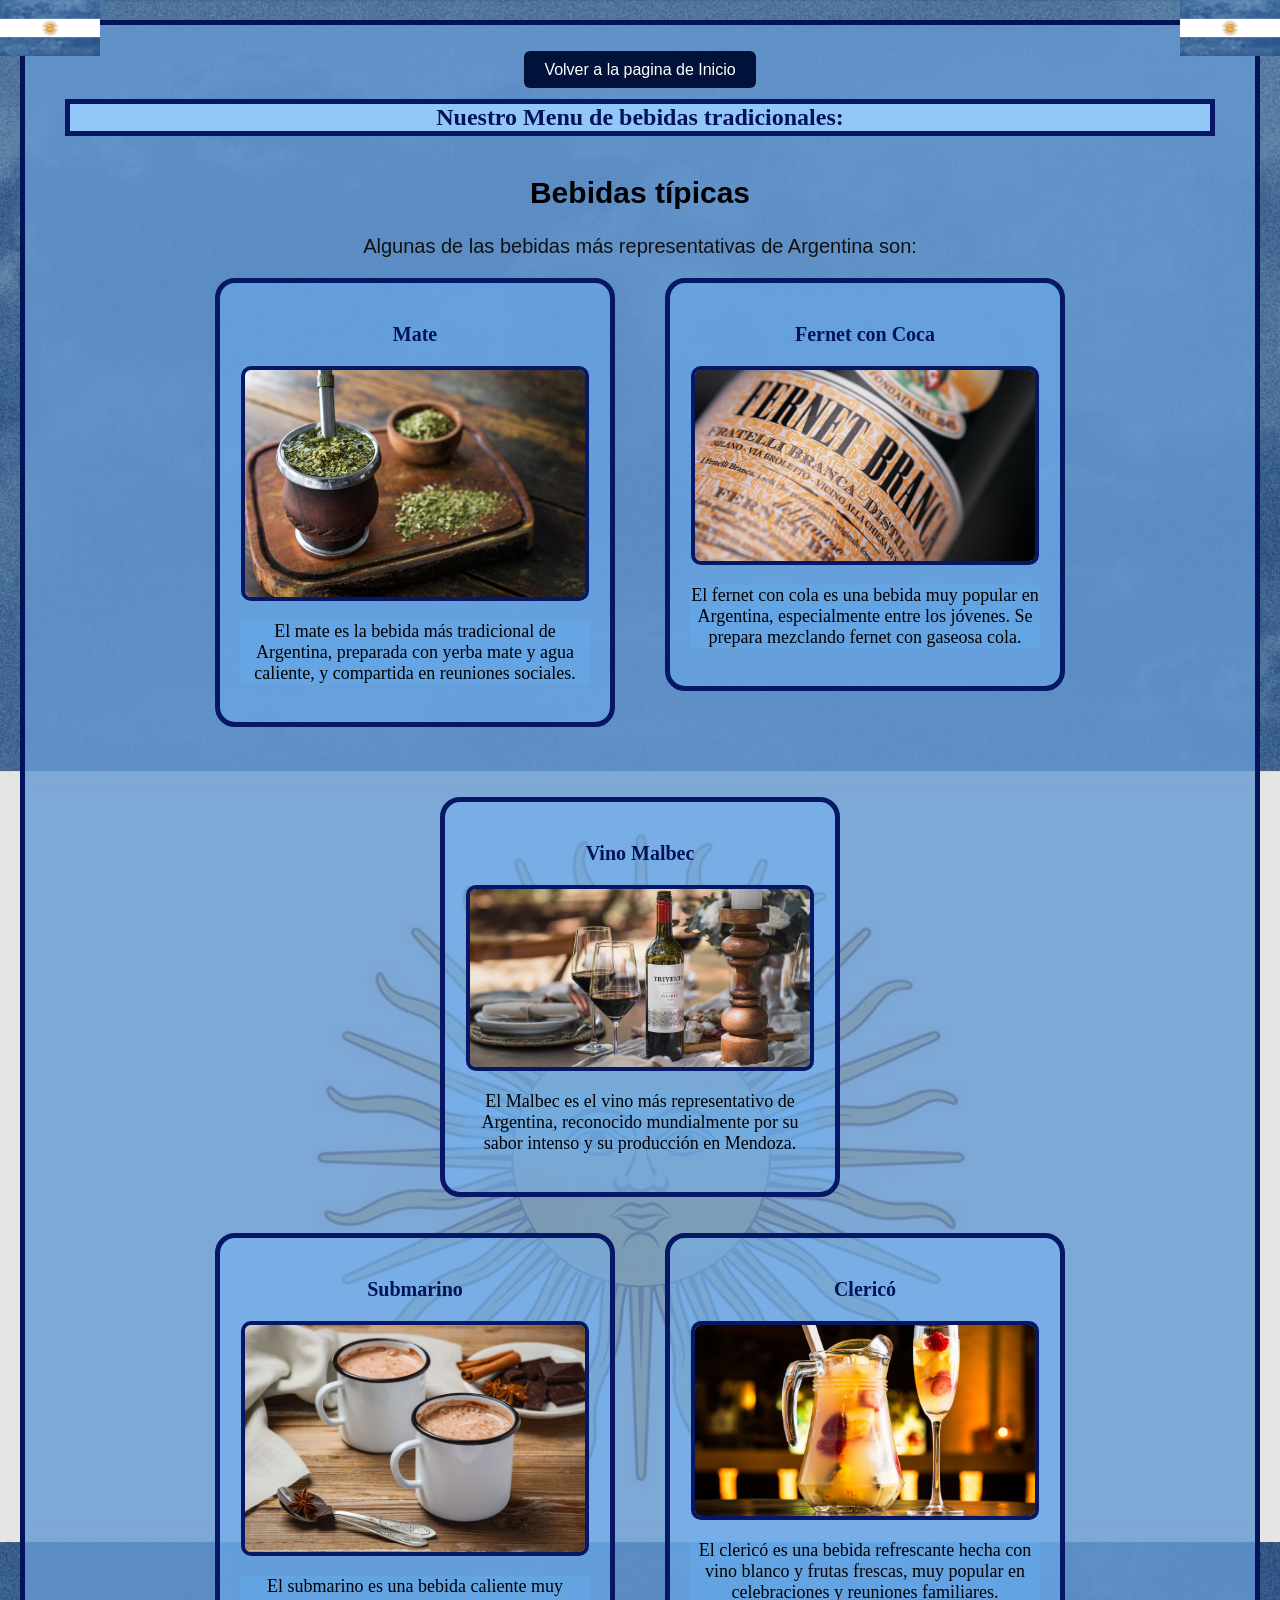
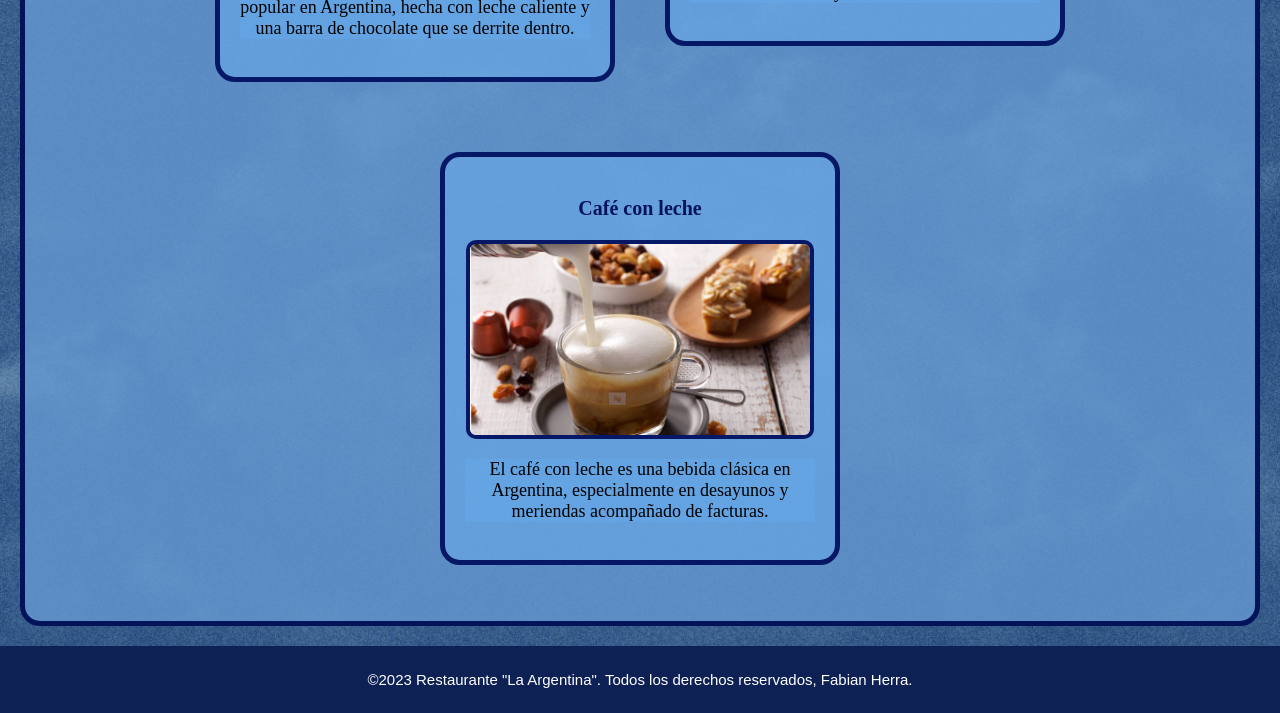
==== pages/bebidas.html @ d97a6168 "Primer commit" ====
<!doctype html>
<html lang="en">
  <head>
    <meta charset="UTF-8" />
    <meta name="viewport" content="width=device-width, initial-scale=1.0" />
    <title>Menu de Bebidas</title>
    <link rel="stylesheet" href="../css/styles.css" />
    <link rel="stylesheet" href="../css/stylesBebidas.css" />
  </head>
  <body>
    <img
      src="../images/bandera.jpg"
      class="bandera-izq"
      width="100"
      alt="Bandera de Argentina"
    />
    <img
      src="../images/bandera.jpg"
      class="bandera-der"
      width="100"
      alt="Bandera de Argentina"
    />

    <!-- SECCION DE BEBIDAS -->
    <section class="MenuDeBebidas">
      <p id="volver">
        <a href="../index.html" target="_blank" class="volver"
          >Volver a la pagina de Inicio</a
        >
      </p>

      <h1 id="menu">Nuestro Menu de bebidas tradicionales:</h1>

      <h2 id="platos">Bebidas típicas</h2>
      <p id="txt">
        Algunas de las bebidas más representativas de Argentina son:
      </p>

      <!-- Primera lista de bebidas -->
      <ul class="PrimeraListaBebidas">
        <li>
          <div class="bebida-card mate">
            <h3 id="tituloMate">Mate</h3>
            <img
              id="imgMate"
              src="../images/mate.jpg"
              width="250"
              alt="Mate argentino"
            />
            <p id="descMate">
              El mate es la bebida más tradicional de Argentina, preparada con
              yerba mate y agua caliente, y compartida en reuniones sociales.
            </p>
          </div>
        </li>

        <li>
          <div class="bebida-card fernet">
            <h3 id="tituloFernet">Fernet con Coca</h3>
            <img
              id="imgFernet"
              src="../images/fernet.jpg"
              width="300"
              alt="Fernet con coca"
            />
            <p id="descFernet">
              El fernet con cola es una bebida muy popular en Argentina,
              especialmente entre los jóvenes. Se prepara mezclando fernet con
              gaseosa cola.
            </p>
          </div>
        </li>

        <li>
          <div class="bebida-card malbec">
            <h3 id="tituloMalbec">Vino Malbec</h3>
            <img
              id="imgMalbec"
              src="../images/malbec.jpg"
              width="300"
              alt="Vino malbec argentino"
            />
            <p id="descMalbec">
              El Malbec es el vino más representativo de Argentina, reconocido
              mundialmente por su sabor intenso y su producción en Mendoza.
            </p>
          </div>
        </li>
      </ul>

      <!-- Segunda lista de bebidas -->
      <ul class="SegundaListaBebidas">
        <li>
          <div class="bebida-card submarino">
            <h3 id="tituloSubmarino">Submarino</h3>
            <img
              id="imgSubmarino"
              src="../images/submarino.jpg"
              width="300"
              alt="Submarino argentino"
            />
            <p id="descSubmarino">
              El submarino es una bebida caliente muy popular en Argentina,
              hecha con leche caliente y una barra de chocolate que se derrite
              dentro.
            </p>
          </div>
        </li>

        <li>
          <div class="bebida-card clerico">
            <h3 id="tituloClerico">Clericó</h3>
            <img
              id="imgClerico"
              src="../images/clerico.jpg"
              width="300"
              alt="Clerico argentino"
            />
            <p id="descClerico">
              El clericó es una bebida refrescante hecha con vino blanco y
              frutas frescas, muy popular en celebraciones y reuniones
              familiares.
            </p>
          </div>
        </li>

        <li>
          <div class="bebida-card cafe">
            <h3 id="tituloCafe">Café con leche</h3>
            <img
              id="imgCafe"
              src="../images/cafe.jpg"
              width="300"
              alt="Cafe con leche"
            />
            <p id="descCafe">
              El café con leche es una bebida clásica en Argentina,
              especialmente en desayunos y meriendas acompañado de facturas.
            </p>
          </div>
        </li>
      </ul>
    </section>

    <!-- SECCION DE BEBIDAS -->

    <footer id="derechos">
      <p id="tituloDerechos">
        ©2023 Restaurante "La Argentina". Todos los derechos reservados, Fabian
        Herra.
      </p>
    </footer>
  </body>
</html>
---- css/styles.css ----
body {
  margin: 0px;
  background-image:
    linear-gradient(rgba(0, 0, 0, 0.1), rgba(0, 0, 0, 0.1)),
    url("../images/Fondo.jpg");
  background-size: cover;
  background-position: center;
  background-repeat: no-repeat;
}

.encabezado {
  background-color: #6194f3;
  height: 70px;
  position: relative;
  flex-wrap: wrap;
}

.bandera-izq {
  position: absolute;
  top: 0px;
  left: 0px;
}

.infoLugar {
  background-color: rgb(199, 224, 247);
  padding: 20px;
  border-radius: 10px;
  margin: 20px;
  font-family: Arial, sans-serif;
  color: #333333;
  border: #041649 solid 5px;
}

#inf {
  color: #041649;
  font-family: Arial, sans-serif;
  text-align: center;
  font-size: 40px;
}

.listaINFO {
  align-items: flex-start;
  display: flex;
  gap: 50px;
  padding: 0;
  justify-content: center;
  flex-wrap: wrap;
}

#titulo {
  color: #84c7fa;
  font-style: italic;
  font-family: Arial, sans-serif;
  text-align: center;
  text-decoration: underline;
  margin-top: 10px;
}

#descripcion {
  color: #000000;
  font-family: Arial, sans-serif;
  margin-top: -10px;
  font-size: 20px;
  text-align: center;
}

#platos {
  color: #ffffff;
  font-size: 30px;
  margin-top: 30px;
  font-family: Arial, sans-serif;
  text-align: center;
}

#txt {
  color: #111111;
  font-family: Arial, sans-serif;
  text-align: center;
  font-size: 20px;
}

#video {
  text-align: center;
  color: #03135a;
  border: #061766 solid 5px;
  background-color: #93c7f8;
  margin: 20px;
}

.video {
  display: block;
  text-align: center;
}

.PrimeraLista {
  list-style: none;
  align-items: flex-start;
  display: flex;
  gap: 50px;
  padding: 0;
  justify-content: center;
  flex-wrap: wrap;
  image-orientation: horizontal;
}

.SegundaLista {
  list-style: none;
  align-items: flex-start;
  display: flex;
  gap: 50px;
  padding: 0;
  justify-content: center;
  flex-wrap: wrap;
  image-orientation: horizontal;
}

.PrimeraLista li,
.SegundaLista li {
  width: 400px;
  max-width: 100%;
  text-align: center;
}

.PrimeraLista img,
.SegundaLista img {
  display: block;
  width: 300px;
  margin: 0 auto;
}

#msj {
  color: white;
  font-size: 30px;
  text-align: center;
  margin-top: 10px;
}

#ASADO,
#EMPANADAS,
#MILANESA,
#DULCEDELECHE,
#CHORIPAN,
#PIZZAARGENTINA {
  border: 5px solid hwb(216 7% 71%);
  font-family: Arial, sans-serif;
}

#BEBIDAS {
  text-align: center;
  color: #03135a;
  border: #061766 solid 5px;
  background-color: #93c7f8;
  margin: 20px;
}

.contenedor {
  padding: 20px;
  border-radius: 10px;
  margin: 20px;

  color: #03135a;
  border: #061766 solid 5px;
  background-color: #70b7fa88;
}

#menu {
  text-align: center;
  color: #03135a;
  border: #061766 solid 5px;
  background-color: #93c7f8;
  margin: 20px;
}

.MENUCOMPLETO {
  background-color: rgba(101, 153, 211, 0.8);
  padding: 20px;
  border-radius: 20px;
  margin: 20px;
}

#derechos {
  text-align: center;
  background-color: #0e2155;
  padding: 10px;
  margin-top: 20px;
}

#telefono {
  color: #041649;
  font-family: Cambria, Cochin, Georgia, Times, "Times New Roman", serif;
  font-size: 24px;
  margin-top: 20px;
}

.navbar {
  text-align: center;
  padding-top: 15px;
  flex-wrap: wrap;
}

.nav-links {
  position: absolute;
  right: 10px;
  top: 0px;
  list-style: none;
  display: flex;
  gap: 10px;
  font-size: 130%;
  flex-wrap: wrap;
}

.nav-links a {
  color: rgb(255, 255, 255);
  text-decoration: none;
}

.logo {
  color: white;
  font-size: 28px;
  margin: 0;
}

img {
  max-width: 100%;
  height: auto;
}

p {
  color: #000000;
  font-family: Arial, sans-serif;
}

#CentrarAsado,
#CentrarEmpanadas,
#CentrarMilanesa,
#CentrarDulceDeLeche,
#CentrarChoripan,
#CentrarPizzaArgentina {
  text-align: center;
  color: #041649;
  font-family: cursive;
  font-size: 25px;
  margin-top: 0;
}

#tituloDerechos {
  color: #ffffff;
  font-family: Arial, sans-serif;
  text-align: center;
  font-size: 15px;
}

#DescAsado,
#DescEmpanadas,
#DescMilanesa,
#DescDulceDeLeche,
#DescChoripan,
#DescPizzaArgentina {
  color: #041649;
  font-family: Arial, sans-serif;
  text-align: center;
  font-size: 17px;
}

.asado,
.empanadas,
.milanesa,
.dulce-de-leche,
.choripan,
.pizza-argentina {
  padding: 20px;
  border-radius: 20px;
  margin-bottom: 20px;
  text-align: center;
  color: #03135a;
  border: #061766 solid 5px;
  background-color: #70b7fa88;
}
---- css/stylesBebidas.css ----
.bandera-der {
  position: absolute;
  top: 0px;
  right: 0px;
}

.mate,
.fernet,
.malbec,
.submarino,
.clerico,
.cafe {
  color: #03135a;
  border: #061766 solid 5px;
  background-color: #70b7fa69;
  padding: 20px;
  border-radius: 20px;
  margin-bottom: 20px;
}

#tituloMate,
#tituloFernet,
#tituloMalbec,
#tituloSubmarino,
#tituloClerico,
#tituloCafe {
  font-family: cursive;
  font-size: 20px;
}

#descMate,
#descFernet,
#descMalbec,
#descSubmarino,
#descClerico,
#descCafe {
  font-family: Cambria, Cochin, Georgia, Times, "Times New Roman", serif;
  font-size: 18px;
  margin-top: 20px;
  background-color: rgba(103, 178, 248, 0.26);
}

#imgMate,
#imgFernet,
#imgMalbec,
#imgSubmarino,
#imgClerico,
#imgCafe {
  width: 340px;
  border-radius: 10px;
  margin-top: 20px;
  border: #061766 solid 4px;
}

.PrimeraListaBebidas {
  list-style: none;
  align-items: flex-start;
  display: flex;
  gap: 50px;
  padding: 0;
  justify-content: center;
  flex-wrap: wrap;
  image-orientation: horizontal;
}

.SegundaListaBebidas {
  list-style: none;
  align-items: flex-start;
  display: flex;
  gap: 50px;
  padding: 0;
  justify-content: center;
  flex-wrap: wrap;
  image-orientation: horizontal;
}

.PrimeraListaBebidas li,
.SegundaListaBebidas li {
  width: 400px;
  max-width: 100%;
  text-align: center;
}

.PrimeraListaBebidas img,
.SegundaListaBebidas img {
  display: block;
  width: 300px;
  margin: 0 auto;
}

.MenuDeBebidas {
  background-color: rgba(101, 153, 211, 0.8);
  padding: 20px;
  border-radius: 20px;
  margin: 20px;
  border: #03135a solid 5px;
}

.volver {
  background-color: #02113a;
  color: white;
  padding: 10px 20px;
  text-decoration: none;
  border-radius: 6px;
}

#volver {
  text-align: center;
}

#platos {
  color: black;
  margin-top: 40px;
}
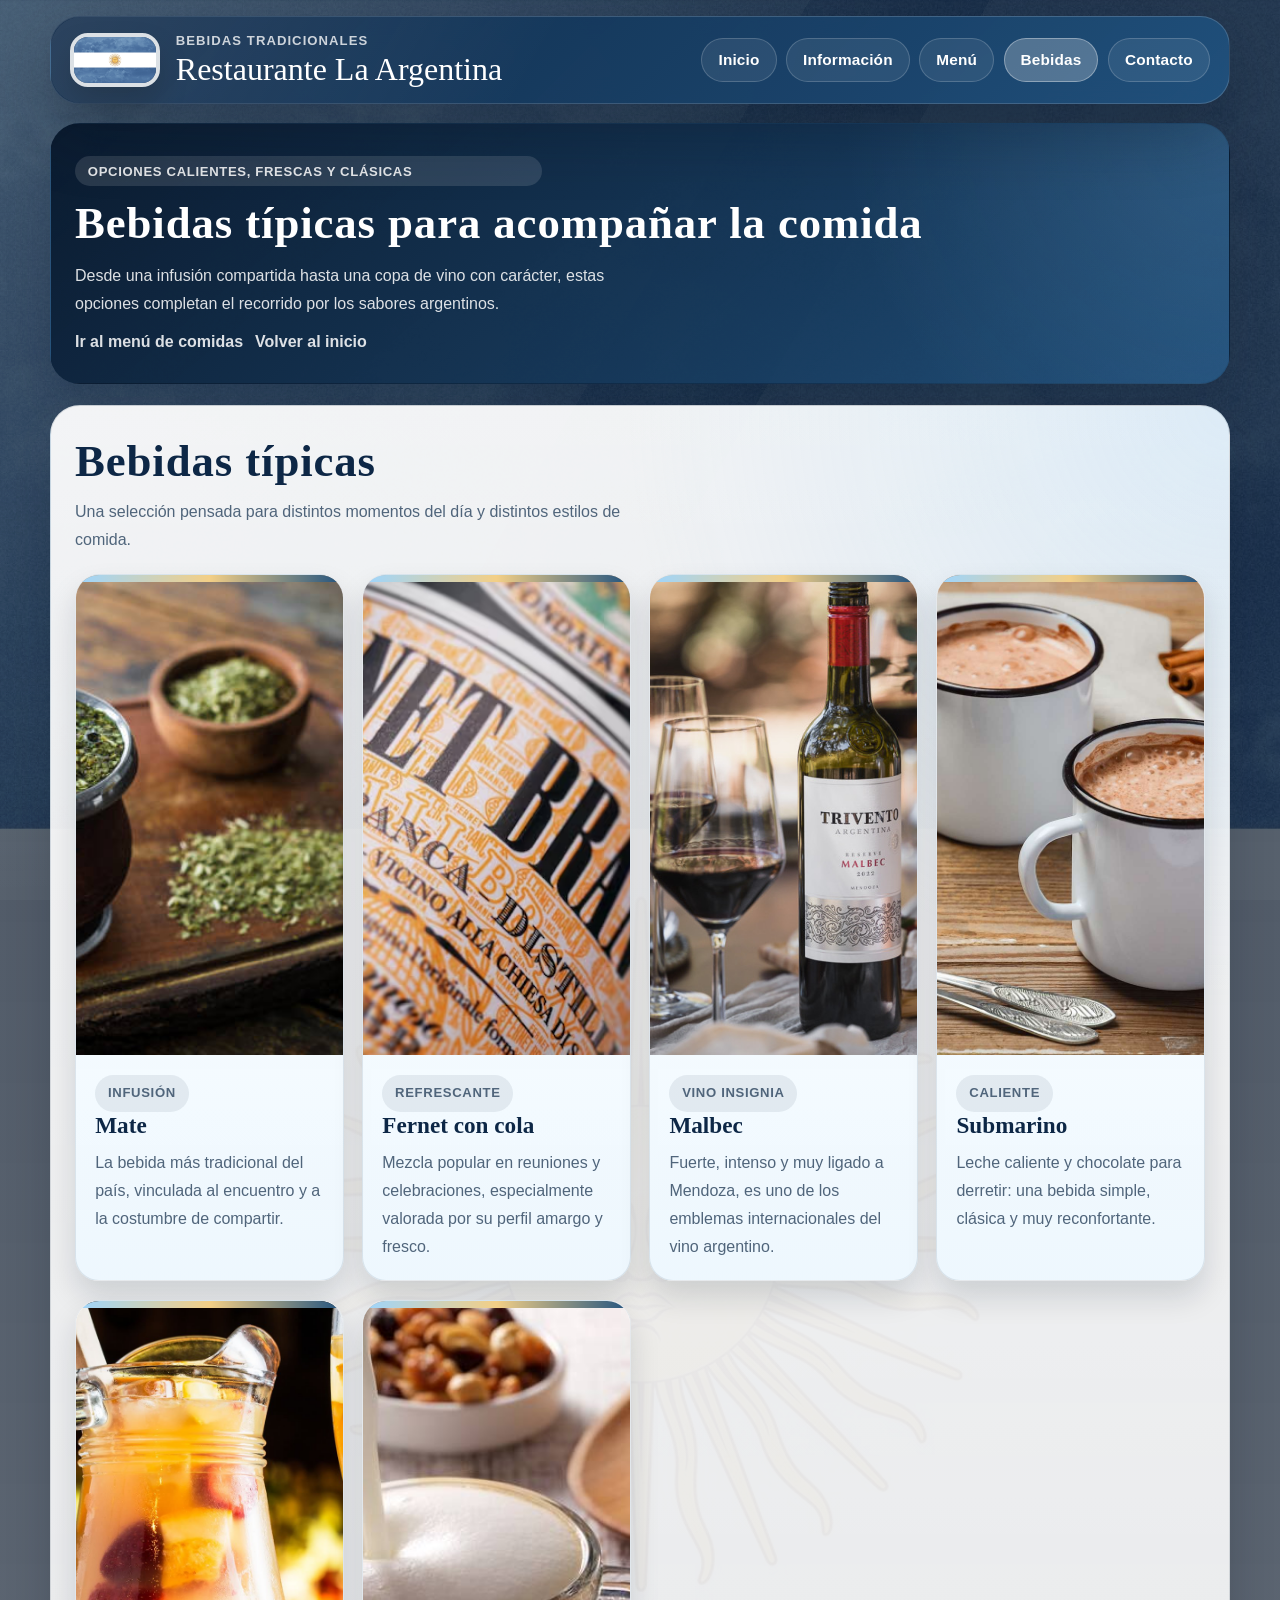
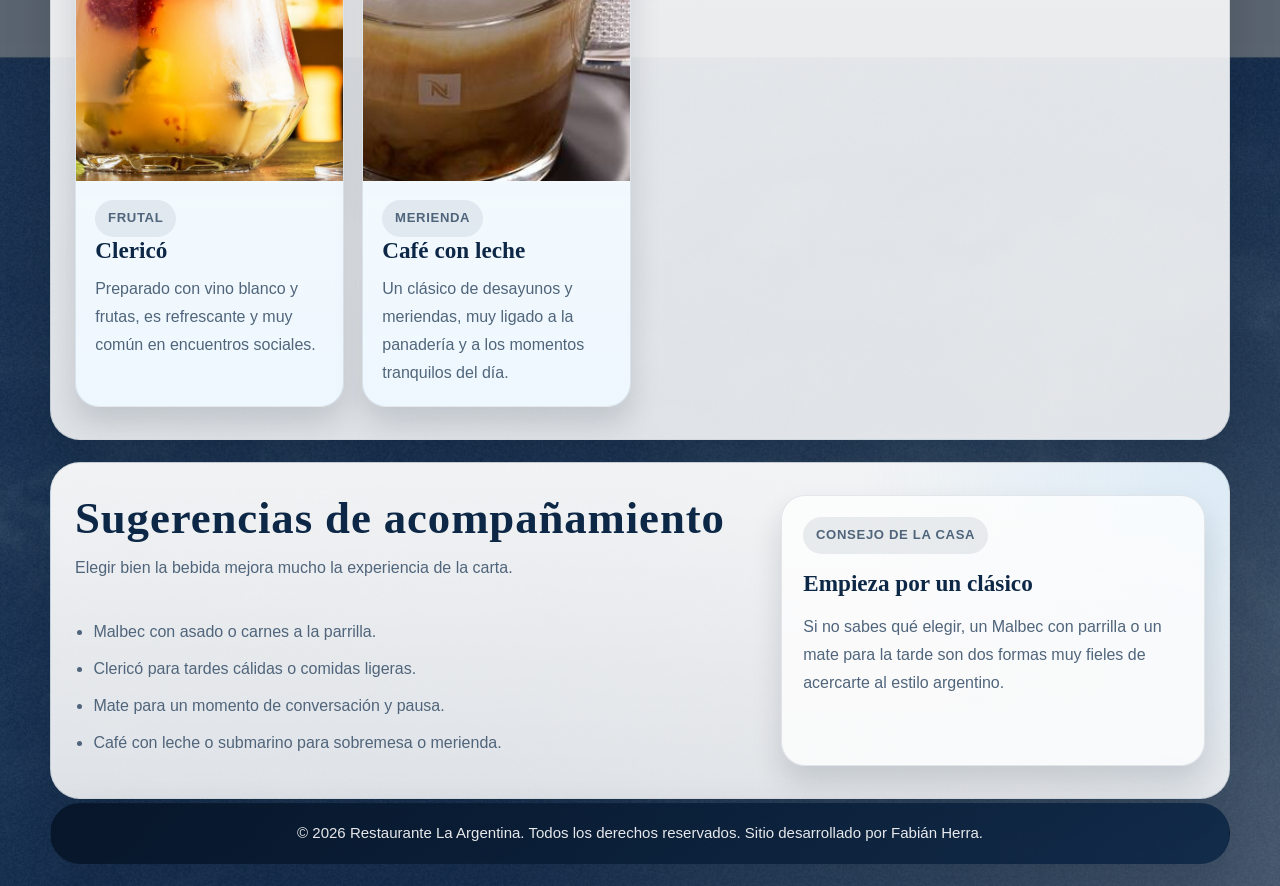
==== commit a469543d: "FINAL PAGE" ====
--- a/pages/bebidas.html
+++ b/pages/bebidas.html
@@ -1,154 +1,227 @@
 <!doctype html>
-<html lang="en">
+<html lang="es">
   <head>
     <meta charset="UTF-8" />
     <meta name="viewport" content="width=device-width, initial-scale=1.0" />
-    <title>Menu de Bebidas</title>
+    <meta
+      name="description"
+      content="Descubre las bebidas típicas argentinas del Restaurante La Argentina y sus mejores combinaciones con la carta."
+    />
+    <title>Bebidas | Restaurante La Argentina</title>
     <link rel="stylesheet" href="../css/styles.css" />
     <link rel="stylesheet" href="../css/stylesBebidas.css" />
   </head>
-  <body>
-    <img
-      src="../images/bandera.jpg"
-      class="bandera-izq"
-      width="100"
-      alt="Bandera de Argentina"
-    />
-    <img
-      src="../images/bandera.jpg"
-      class="bandera-der"
-      width="100"
-      alt="Bandera de Argentina"
-    />
-
-    <!-- SECCION DE BEBIDAS -->
-    <section class="MenuDeBebidas">
-      <p id="volver">
-        <a href="../index.html" target="_blank" class="volver"
-          >Volver a la pagina de Inicio</a
+  <body class="bebidas-page">
+    <a class="skip-link" href="#contenido">Saltar al contenido</a>
+
+    <div class="site-shell">
+      <header class="site-header">
+        <div class="site-header-inner">
+          <div class="brand">
+            <img
+              class="brand-flag"
+              src="../images/bandera.jpg"
+              alt="Bandera de Argentina"
+              width="96"
+              height="96"
+            />
+            <div class="brand-copy">
+              <p class="brand-kicker">Bebidas tradicionales</p>
+              <p class="brand-title">Restaurante La Argentina</p>
+            </div>
+          </div>
+
+          <nav class="site-nav" aria-label="Principal">
+            <a href="../index.html">Inicio</a>
+            <a href="informacion.html">Información</a>
+            <a href="menu.html">Menú</a>
+            <a href="bebidas.html" aria-current="page">Bebidas</a>
+            <a href="contacto.html">Contacto</a>
+          </nav>
+        </div>
+      </header>
+
+      <main id="contenido" class="page-main">
+        <section
+          class="panel panel-dark page-hero"
+          aria-labelledby="bebidas-titulo"
         >
-      </p>
-
-      <h1 id="menu">Nuestro Menu de bebidas tradicionales:</h1>
-
-      <h2 id="platos">Bebidas típicas</h2>
-      <p id="txt">
-        Algunas de las bebidas más representativas de Argentina son:
-      </p>
-
-      <!-- Primera lista de bebidas -->
-      <ul class="PrimeraListaBebidas">
-        <li>
-          <div class="bebida-card mate">
-            <h3 id="tituloMate">Mate</h3>
-            <img
-              id="imgMate"
-              src="../images/mate.jpg"
-              width="250"
-              alt="Mate argentino"
-            />
-            <p id="descMate">
-              El mate es la bebida más tradicional de Argentina, preparada con
-              yerba mate y agua caliente, y compartida en reuniones sociales.
+          <p class="hero-badge">Opciones calientes, frescas y clásicas</p>
+          <h1 id="bebidas-titulo" class="section-title">
+            Bebidas típicas para acompañar la comida
+          </h1>
+          <p class="section-copy">
+            Desde una infusión compartida hasta una copa de vino con carácter,
+            estas opciones completan el recorrido por los sabores argentinos.
+          </p>
+          <div class="quick-links">
+            <a class="top-link" href="menu.html">Ir al menú de comidas</a>
+            <a class="top-link" href="../index.html">Volver al inicio</a>
+          </div>
+        </section>
+
+        <section class="panel" aria-labelledby="bebidas-tipicas">
+          <div class="section-heading">
+            <h2 id="bebidas-tipicas" class="section-title">Bebidas típicas</h2>
+            <p class="section-copy">
+              Una selección pensada para distintos momentos del día y distintos
+              estilos de comida.
             </p>
           </div>
-        </li>
-
-        <li>
-          <div class="bebida-card fernet">
-            <h3 id="tituloFernet">Fernet con Coca</h3>
-            <img
-              id="imgFernet"
-              src="../images/fernet.jpg"
-              width="300"
-              alt="Fernet con coca"
-            />
-            <p id="descFernet">
-              El fernet con cola es una bebida muy popular en Argentina,
-              especialmente entre los jóvenes. Se prepara mezclando fernet con
-              gaseosa cola.
+
+          <div class="grid-cards drink-grid">
+            <article class="dish-card">
+              <img
+                class="card-media"
+                src="../images/mate.jpg"
+                alt="Mate argentino"
+                loading="lazy"
+                width="640"
+                height="480"
+              />
+              <div class="card-content">
+                <p class="eyebrow">Infusión</p>
+                <h3>Mate</h3>
+                <p>
+                  La bebida más tradicional del país, vinculada al encuentro y a
+                  la costumbre de compartir.
+                </p>
+              </div>
+            </article>
+
+            <article class="dish-card">
+              <img
+                class="card-media"
+                src="../images/fernet.jpg"
+                alt="Fernet con cola"
+                loading="lazy"
+                width="640"
+                height="480"
+              />
+              <div class="card-content">
+                <p class="eyebrow">Refrescante</p>
+                <h3>Fernet con cola</h3>
+                <p>
+                  Mezcla popular en reuniones y celebraciones, especialmente
+                  valorada por su perfil amargo y fresco.
+                </p>
+              </div>
+            </article>
+
+            <article class="dish-card">
+              <img
+                class="card-media"
+                src="../images/malbec.jpg"
+                alt="Vino Malbec argentino"
+                loading="lazy"
+                width="640"
+                height="480"
+              />
+              <div class="card-content">
+                <p class="eyebrow">Vino insignia</p>
+                <h3>Malbec</h3>
+                <p>
+                  Fuerte, intenso y muy ligado a Mendoza, es uno de los emblemas
+                  internacionales del vino argentino.
+                </p>
+              </div>
+            </article>
+
+            <article class="dish-card">
+              <img
+                class="card-media"
+                src="../images/submarino.jpg"
+                alt="Submarino argentino"
+                loading="lazy"
+                width="640"
+                height="480"
+              />
+              <div class="card-content">
+                <p class="eyebrow">Caliente</p>
+                <h3>Submarino</h3>
+                <p>
+                  Leche caliente y chocolate para derretir: una bebida simple,
+                  clásica y muy reconfortante.
+                </p>
+              </div>
+            </article>
+
+            <article class="dish-card">
+              <img
+                class="card-media"
+                src="../images/clerico.jpg"
+                alt="Clericó"
+                loading="lazy"
+                width="640"
+                height="480"
+              />
+              <div class="card-content">
+                <p class="eyebrow">Frutal</p>
+                <h3>Clericó</h3>
+                <p>
+                  Preparado con vino blanco y frutas, es refrescante y muy común
+                  en encuentros sociales.
+                </p>
+              </div>
+            </article>
+
+            <article class="dish-card">
+              <img
+                class="card-media"
+                src="../images/cafe.jpg"
+                alt="Café con leche"
+                loading="lazy"
+                width="640"
+                height="480"
+              />
+              <div class="card-content">
+                <p class="eyebrow">Merienda</p>
+                <h3>Café con leche</h3>
+                <p>
+                  Un clásico de desayunos y meriendas, muy ligado a la panadería
+                  y a los momentos tranquilos del día.
+                </p>
+              </div>
+            </article>
+          </div>
+        </section>
+
+        <section class="panel split-panel" aria-labelledby="maridaje">
+          <div class="story-block">
+            <div class="section-heading">
+              <h2 id="maridaje" class="section-title">
+                Sugerencias de acompañamiento
+              </h2>
+              <p class="section-copy">
+                Elegir bien la bebida mejora mucho la experiencia de la carta.
+              </p>
+            </div>
+
+            <ul class="check-list">
+              <li>Malbec con asado o carnes a la parrilla.</li>
+              <li>Clericó para tardes cálidas o comidas ligeras.</li>
+              <li>Mate para un momento de conversación y pausa.</li>
+              <li>Café con leche o submarino para sobremesa o merienda.</li>
+            </ul>
+          </div>
+
+          <aside class="note-card" aria-label="Consejo de la casa">
+            <p class="eyebrow">Consejo de la casa</p>
+            <h3>Empieza por un clásico</h3>
+            <p>
+              Si no sabes qué elegir, un Malbec con parrilla o un mate para la
+              tarde son dos formas muy fieles de acercarte al estilo argentino.
             </p>
-          </div>
-        </li>
-
-        <li>
-          <div class="bebida-card malbec">
-            <h3 id="tituloMalbec">Vino Malbec</h3>
-            <img
-              id="imgMalbec"
-              src="../images/malbec.jpg"
-              width="300"
-              alt="Vino malbec argentino"
-            />
-            <p id="descMalbec">
-              El Malbec es el vino más representativo de Argentina, reconocido
-              mundialmente por su sabor intenso y su producción en Mendoza.
-            </p>
-          </div>
-        </li>
-      </ul>
-
-      <!-- Segunda lista de bebidas -->
-      <ul class="SegundaListaBebidas">
-        <li>
-          <div class="bebida-card submarino">
-            <h3 id="tituloSubmarino">Submarino</h3>
-            <img
-              id="imgSubmarino"
-              src="../images/submarino.jpg"
-              width="300"
-              alt="Submarino argentino"
-            />
-            <p id="descSubmarino">
-              El submarino es una bebida caliente muy popular en Argentina,
-              hecha con leche caliente y una barra de chocolate que se derrite
-              dentro.
-            </p>
-          </div>
-        </li>
-
-        <li>
-          <div class="bebida-card clerico">
-            <h3 id="tituloClerico">Clericó</h3>
-            <img
-              id="imgClerico"
-              src="../images/clerico.jpg"
-              width="300"
-              alt="Clerico argentino"
-            />
-            <p id="descClerico">
-              El clericó es una bebida refrescante hecha con vino blanco y
-              frutas frescas, muy popular en celebraciones y reuniones
-              familiares.
-            </p>
-          </div>
-        </li>
-
-        <li>
-          <div class="bebida-card cafe">
-            <h3 id="tituloCafe">Café con leche</h3>
-            <img
-              id="imgCafe"
-              src="../images/cafe.jpg"
-              width="300"
-              alt="Cafe con leche"
-            />
-            <p id="descCafe">
-              El café con leche es una bebida clásica en Argentina,
-              especialmente en desayunos y meriendas acompañado de facturas.
-            </p>
-          </div>
-        </li>
-      </ul>
-    </section>
-
-    <!-- SECCION DE BEBIDAS -->
-
-    <footer id="derechos">
-      <p id="tituloDerechos">
-        ©2023 Restaurante "La Argentina". Todos los derechos reservados, Fabian
-        Herra.
-      </p>
-    </footer>
+          </aside>
+        </section>
+      </main>
+
+      <footer class="site-footer">
+        <p>
+          &copy; 2026 Restaurante La Argentina. Todos los derechos reservados.
+          Sitio desarrollado por Fabián Herra.
+        </p>
+      </footer>
+    </div>
   </body>
 </html>
--- a/css/styles.css
+++ b/css/styles.css
@@ -1,278 +1,690 @@
+:root {
+  --font-display: "Palatino Linotype", "Book Antiqua", Palatino, serif;
+  --font-body: "Trebuchet MS", "Lucida Sans Unicode", sans-serif;
+  --navy-950: #071528;
+  --navy-900: #0d2746;
+  --navy-700: #20527f;
+  --sky-300: #9cd5ff;
+  --sky-200: #d7efff;
+  --cream-100: #fdf7ee;
+  --white: #ffffff;
+  --text-900: #122b46;
+  --text-700: #50657b;
+  --panel: rgba(255, 255, 255, 0.94);
+  --panel-soft: rgba(255, 255, 255, 0.86);
+  --panel-dark: rgba(8, 24, 44, 0.9);
+  --border-soft: rgba(18, 43, 70, 0.12);
+  --shadow-deep: 0 28px 65px rgba(6, 18, 33, 0.28);
+  --shadow-mid: 0 22px 46px rgba(6, 18, 33, 0.18);
+  --shadow-soft: 0 16px 30px rgba(6, 18, 33, 0.14);
+  --radius-xl: 30px;
+  --radius-lg: 24px;
+  --radius-md: 18px;
+}
+
+* {
+  box-sizing: border-box;
+}
+
+html {
+  scroll-behavior: smooth;
+}
+
 body {
-  margin: 0px;
-  background-image:
-    linear-gradient(rgba(0, 0, 0, 0.1), rgba(0, 0, 0, 0.1)),
+  margin: 0;
+  min-height: 100vh;
+  font-family: var(--font-body);
+  color: var(--text-900);
+  background:
+    radial-gradient(circle at top left, rgba(156, 213, 255, 0.2), transparent 30%),
+    radial-gradient(circle at bottom right, rgba(253, 247, 238, 0.18), transparent 32%),
+    linear-gradient(rgba(7, 21, 40, 0.72), rgba(7, 21, 40, 0.6)),
     url("../images/Fondo.jpg");
   background-size: cover;
   background-position: center;
-  background-repeat: no-repeat;
-}
-
-.encabezado {
-  background-color: #6194f3;
-  height: 70px;
+  background-attachment: fixed;
+}
+
+body::before {
+  content: "";
+  position: fixed;
+  inset: 0;
+  z-index: -1;
+  pointer-events: none;
+  background:
+    linear-gradient(120deg, rgba(255, 255, 255, 0.03) 0 45%, transparent 45% 55%, rgba(255, 255, 255, 0.03) 55% 100%);
+}
+
+a {
+  color: inherit;
+}
+
+img,
+iframe {
+  display: block;
+  max-width: 100%;
+}
+
+.skip-link {
+  position: absolute;
+  left: 1rem;
+  top: -4rem;
+  z-index: 2000;
+  padding: 0.85rem 1rem;
+  border-radius: 999px;
+  background: var(--navy-900);
+  color: var(--white);
+  text-decoration: none;
+  font-weight: 700;
+  transition: top 0.2s ease;
+}
+
+.skip-link:focus {
+  top: 1rem;
+}
+
+.site-shell {
+  width: min(1180px, calc(100% - 1.5rem));
+  margin: 0 auto;
+  padding: 1rem 0 1.4rem;
+}
+
+.site-header {
+  position: sticky;
+  top: 0.85rem;
+  z-index: 1000;
+  margin-bottom: 1.2rem;
+  padding: 1rem 1.2rem;
+  border: 1px solid rgba(255, 255, 255, 0.16);
+  border-radius: var(--radius-xl);
+  background:
+    linear-gradient(135deg, rgba(13, 39, 70, 0.96), rgba(32, 82, 127, 0.92));
+  box-shadow: var(--shadow-deep);
+  backdrop-filter: blur(12px);
+}
+
+.site-header::after {
+  content: "";
+  position: absolute;
+  inset: 0;
+  border-radius: inherit;
+  pointer-events: none;
+  background: linear-gradient(120deg, rgba(255, 255, 255, 0.12), transparent 42%);
+}
+
+.site-header-inner {
   position: relative;
+  display: flex;
+  align-items: center;
+  justify-content: space-between;
+  gap: 1rem 1.4rem;
   flex-wrap: wrap;
 }
 
-.bandera-izq {
-  position: absolute;
-  top: 0px;
-  left: 0px;
-}
-
-.infoLugar {
-  background-color: rgb(199, 224, 247);
-  padding: 20px;
-  border-radius: 10px;
-  margin: 20px;
-  font-family: Arial, sans-serif;
-  color: #333333;
-  border: #041649 solid 5px;
-}
-
-#inf {
-  color: #041649;
-  font-family: Arial, sans-serif;
+.brand {
+  display: flex;
+  align-items: center;
+  gap: 1rem;
+  min-width: 0;
+}
+
+.brand-flag {
+  width: clamp(74px, 7vw, 96px);
+  height: auto;
+  border: 4px solid rgba(255, 255, 255, 0.84);
+  border-radius: 18px;
+  box-shadow: 0 16px 28px rgba(0, 0, 0, 0.22);
+}
+
+.brand-copy {
+  min-width: 0;
+}
+
+.brand-kicker {
+  margin: 0 0 0.25rem;
+  color: rgba(255, 255, 255, 0.78);
+  font-size: 0.82rem;
+  font-weight: 800;
+  letter-spacing: 0.08em;
+  text-transform: uppercase;
+}
+
+.brand-title {
+  margin: 0;
+  color: var(--white);
+  font-family: var(--font-display);
+  font-size: clamp(1.35rem, 2.5vw, 2rem);
+  line-height: 1.1;
+  text-wrap: balance;
+}
+
+.site-nav {
+  display: flex;
+  align-items: center;
+  justify-content: flex-end;
+  gap: 0.6rem;
+  flex-wrap: wrap;
+}
+
+.site-nav a {
+  display: inline-flex;
+  align-items: center;
+  justify-content: center;
+  min-height: 44px;
+  padding: 0.7rem 1rem;
+  border: 1px solid rgba(255, 255, 255, 0.18);
+  border-radius: 999px;
+  background: rgba(255, 255, 255, 0.08);
+  color: var(--white);
+  text-decoration: none;
+  font-size: 0.96rem;
+  font-weight: 700;
+  letter-spacing: 0.01em;
+  transition:
+    transform 0.2s ease,
+    border-color 0.2s ease,
+    background-color 0.2s ease,
+    box-shadow 0.2s ease;
+}
+
+.site-nav a:hover,
+.site-nav a:focus-visible {
+  transform: translateY(-2px);
+  border-color: rgba(255, 255, 255, 0.34);
+  background: rgba(255, 255, 255, 0.18);
+  box-shadow: 0 12px 22px rgba(0, 0, 0, 0.18);
+  outline: none;
+}
+
+.site-nav a[aria-current="page"] {
+  border-color: rgba(255, 255, 255, 0.34);
+  background: rgba(255, 255, 255, 0.24);
+}
+
+.page-main {
+  display: grid;
+  gap: 1.35rem;
+}
+
+.panel,
+.hero,
+.site-footer {
+  border: 1px solid var(--border-soft);
+  border-radius: var(--radius-xl);
+  box-shadow: var(--shadow-mid);
+  overflow: hidden;
+  animation: liftIn 0.65s ease both;
+}
+
+.hero,
+.panel {
+  background:
+    radial-gradient(circle at top right, rgba(156, 213, 255, 0.24), transparent 30%),
+    linear-gradient(180deg, var(--panel), var(--panel-soft));
+}
+
+.panel {
+  padding: 2rem 1.5rem;
+}
+
+.panel-dark {
+  color: var(--white);
+  background:
+    radial-gradient(circle at top right, rgba(156, 213, 255, 0.14), transparent 32%),
+    linear-gradient(140deg, rgba(8, 24, 44, 0.96), rgba(32, 82, 127, 0.86));
+}
+
+.hero {
+  display: grid;
+  grid-template-columns: minmax(0, 1.5fr) minmax(260px, 0.9fr);
+  gap: 1.2rem;
+  padding: 2.3rem 1.6rem;
+}
+
+.hero-copy,
+.hero-card {
+  position: relative;
+  z-index: 1;
+}
+
+.hero-badge,
+.eyebrow {
+  display: inline-flex;
+  align-items: center;
+  gap: 0.4rem;
+  margin: 0 0 1rem;
+  padding: 0.45rem 0.8rem;
+  border-radius: 999px;
+  background: rgba(13, 39, 70, 0.08);
+  color: var(--navy-700);
+  font-size: 0.82rem;
+  font-weight: 800;
+  letter-spacing: 0.05em;
+  text-transform: uppercase;
+}
+
+.panel-dark .hero-badge,
+.panel-dark .eyebrow {
+  background: rgba(255, 255, 255, 0.12);
+  color: rgba(255, 255, 255, 0.88);
+}
+
+.hero-title,
+.section-title {
+  margin: 0;
+  font-family: var(--font-display);
+  line-height: 1.07;
+  letter-spacing: 0.02em;
+  text-wrap: balance;
+}
+
+.hero-title {
+  font-size: clamp(2.2rem, 5vw, 4.2rem);
+  color: var(--navy-900);
+}
+
+.section-title {
+  font-size: clamp(1.8rem, 4vw, 2.8rem);
+  color: var(--navy-900);
+}
+
+.panel-dark .hero-title,
+.panel-dark .section-title {
+  color: var(--white);
+}
+
+.hero-text,
+.section-copy,
+.card-content p,
+.hero-list li,
+.info-item p,
+.note-card p,
+.form-note,
+.site-footer p {
+  color: var(--text-700);
+  line-height: 1.75;
+}
+
+.panel-dark .hero-text,
+.panel-dark .section-copy,
+.panel-dark .quick-links a {
+  color: rgba(255, 255, 255, 0.86);
+}
+
+.hero-text {
+  max-width: 58ch;
+  margin: 1rem 0 0;
+  font-size: 1.05rem;
+}
+
+.hero-card,
+.note-card {
+  align-self: stretch;
+  padding: 1.35rem;
+  border: 1px solid rgba(13, 39, 70, 0.1);
+  border-radius: var(--radius-lg);
+  background: rgba(255, 255, 255, 0.78);
+  box-shadow: var(--shadow-soft);
+}
+
+.hero-card h2,
+.note-card h3 {
+  margin: 0 0 0.85rem;
+  font-family: var(--font-display);
+  font-size: 1.45rem;
+  line-height: 1.15;
+  color: var(--navy-900);
+}
+
+.hero-list,
+.check-list {
+  margin: 0;
+  padding-left: 1.15rem;
+}
+
+.quick-links,
+.cta-group,
+.stack-links {
+  display: flex;
+  align-items: center;
+  gap: 0.75rem;
+  flex-wrap: wrap;
+}
+
+.cta-group {
+  margin-top: 1.4rem;
+}
+
+.stack-links {
+  flex-direction: column;
+  align-items: flex-start;
+}
+
+.button,
+button,
+input[type="submit"] {
+  display: inline-flex;
+  align-items: center;
+  justify-content: center;
+  min-height: 46px;
+  padding: 0.9rem 1.25rem;
+  border: none;
+  border-radius: 999px;
+  background: linear-gradient(135deg, #2c6aa0, #0d2746);
+  color: var(--white);
+  text-decoration: none;
+  font-size: 0.98rem;
+  font-weight: 800;
+  letter-spacing: 0.02em;
+  cursor: pointer;
+  box-shadow: 0 18px 28px rgba(8, 24, 44, 0.18);
+  transition:
+    transform 0.2s ease,
+    box-shadow 0.2s ease,
+    filter 0.2s ease;
+}
+
+.button:hover,
+.button:focus-visible,
+button:hover,
+button:focus-visible,
+input[type="submit"]:hover,
+input[type="submit"]:focus-visible {
+  transform: translateY(-2px);
+  box-shadow: 0 22px 32px rgba(8, 24, 44, 0.24);
+  filter: brightness(1.04);
+  outline: none;
+}
+
+.button-secondary {
+  background: rgba(13, 39, 70, 0.08);
+  color: var(--navy-900);
+  border: 1px solid rgba(13, 39, 70, 0.12);
+  box-shadow: none;
+}
+
+.button-secondary:hover,
+.button-secondary:focus-visible {
+  background: rgba(13, 39, 70, 0.14);
+  box-shadow: none;
+}
+
+.section-heading {
+  display: grid;
+  gap: 0.7rem;
+  margin-bottom: 1.3rem;
+}
+
+.section-copy {
+  margin: 0;
+  max-width: 68ch;
+  font-size: 1rem;
+}
+
+.info-grid {
+  display: grid;
+  grid-template-columns: repeat(auto-fit, minmax(220px, 1fr));
+  gap: 1rem;
+}
+
+.info-item {
+  padding: 1rem;
+  border: 1px solid rgba(13, 39, 70, 0.1);
+  border-radius: var(--radius-md);
+  background: rgba(255, 255, 255, 0.74);
+}
+
+.info-item h3 {
+  margin: 0 0 0.45rem;
+  font-size: 1rem;
+  color: var(--navy-900);
+}
+
+.info-item p {
+  margin: 0;
+}
+
+.info-item a,
+.top-link {
+  color: var(--navy-700);
+  font-weight: 700;
+  text-decoration: none;
+}
+
+.info-item a:hover,
+.info-item a:focus-visible,
+.top-link:hover,
+.top-link:focus-visible {
+  text-decoration: underline;
+  outline: none;
+}
+
+.panel-dark .top-link {
+  color: rgba(255, 255, 255, 0.92);
+}
+
+.grid-cards {
+  display: grid;
+  grid-template-columns: repeat(auto-fit, minmax(240px, 1fr));
+  gap: 1.15rem;
+}
+
+.dish-card {
+  height: 100%;
+  border: 1px solid rgba(13, 39, 70, 0.1);
+  border-radius: var(--radius-lg);
+  background:
+    linear-gradient(180deg, rgba(255, 255, 255, 0.98), rgba(238, 248, 255, 0.96));
+  box-shadow: var(--shadow-soft);
+  overflow: hidden;
+  transition:
+    transform 0.24s ease,
+    border-color 0.24s ease,
+    box-shadow 0.24s ease;
+}
+
+.dish-card:hover {
+  transform: translateY(-6px);
+  border-color: rgba(32, 82, 127, 0.24);
+  box-shadow: 0 24px 38px rgba(6, 18, 33, 0.2);
+}
+
+.card-media {
+  width: 100%;
+  aspect-ratio: 4 / 3;
+  object-fit: cover;
+}
+
+.card-content {
+  padding: 1.2rem;
+}
+
+.card-content h3 {
+  margin: 0 0 0.65rem;
+  font-family: var(--font-display);
+  font-size: 1.45rem;
+  color: var(--navy-900);
+}
+
+.card-content p {
+  margin: 0;
+}
+
+.split-panel {
+  display: grid;
+  grid-template-columns: minmax(0, 1.3fr) minmax(260px, 0.8fr);
+  gap: 1rem;
+  align-items: start;
+}
+
+.story-block {
+  display: grid;
+  gap: 1rem;
+}
+
+.check-list li {
+  margin-bottom: 0.6rem;
+  color: var(--text-700);
+  line-height: 1.7;
+}
+
+.page-hero {
+  display: grid;
+  gap: 0.9rem;
+}
+
+.page-hero p {
+  margin: 0;
+  max-width: 64ch;
+}
+
+.contact-form {
+  display: grid;
+  gap: 0.9rem;
+}
+
+label {
+  font-size: 0.96rem;
+  font-weight: 700;
+  color: var(--navy-900);
+}
+
+input,
+textarea {
+  width: 100%;
+  padding: 0.95rem 1rem;
+  border: 1px solid rgba(13, 39, 70, 0.2);
+  border-radius: 16px;
+  background: rgba(255, 255, 255, 0.98);
+  color: var(--text-900);
+  font: inherit;
+  transition:
+    border-color 0.2s ease,
+    box-shadow 0.2s ease,
+    transform 0.2s ease;
+}
+
+textarea {
+  resize: vertical;
+  min-height: 140px;
+}
+
+input::placeholder,
+textarea::placeholder {
+  color: #7f97ae;
+}
+
+input:hover,
+textarea:hover {
+  border-color: rgba(44, 106, 160, 0.4);
+}
+
+input:focus,
+textarea:focus {
+  outline: none;
+  border-color: var(--navy-700);
+  box-shadow: 0 0 0 4px rgba(44, 106, 160, 0.14);
+  transform: translateY(-1px);
+}
+
+.form-note {
+  margin: 0;
+  font-size: 0.95rem;
+}
+
+.form-note a {
+  color: var(--navy-700);
+  font-weight: 700;
+}
+
+.media-embed {
+  width: min(100%, 900px);
+  aspect-ratio: 16 / 9;
+  margin: 0 auto;
+  border: none;
+  border-radius: 26px;
+  box-shadow: 0 24px 42px rgba(6, 18, 33, 0.22);
+}
+
+.site-footer {
+  margin-top: 0.3rem;
+  padding: 1rem 1.2rem;
+  background:
+    linear-gradient(135deg, rgba(7, 21, 40, 0.95), rgba(13, 39, 70, 0.9));
+}
+
+.site-footer p {
+  margin: 0;
+  color: rgba(255, 255, 255, 0.9);
   text-align: center;
-  font-size: 40px;
-}
-
-.listaINFO {
-  align-items: flex-start;
-  display: flex;
-  gap: 50px;
-  padding: 0;
-  justify-content: center;
-  flex-wrap: wrap;
-}
-
-#titulo {
-  color: #84c7fa;
-  font-style: italic;
-  font-family: Arial, sans-serif;
-  text-align: center;
-  text-decoration: underline;
-  margin-top: 10px;
-}
-
-#descripcion {
-  color: #000000;
-  font-family: Arial, sans-serif;
-  margin-top: -10px;
-  font-size: 20px;
-  text-align: center;
-}
-
-#platos {
-  color: #ffffff;
-  font-size: 30px;
-  margin-top: 30px;
-  font-family: Arial, sans-serif;
-  text-align: center;
-}
-
-#txt {
-  color: #111111;
-  font-family: Arial, sans-serif;
-  text-align: center;
-  font-size: 20px;
-}
-
-#video {
-  text-align: center;
-  color: #03135a;
-  border: #061766 solid 5px;
-  background-color: #93c7f8;
-  margin: 20px;
-}
-
-.video {
-  display: block;
-  text-align: center;
-}
-
-.PrimeraLista {
-  list-style: none;
-  align-items: flex-start;
-  display: flex;
-  gap: 50px;
-  padding: 0;
-  justify-content: center;
-  flex-wrap: wrap;
-  image-orientation: horizontal;
-}
-
-.SegundaLista {
-  list-style: none;
-  align-items: flex-start;
-  display: flex;
-  gap: 50px;
-  padding: 0;
-  justify-content: center;
-  flex-wrap: wrap;
-  image-orientation: horizontal;
-}
-
-.PrimeraLista li,
-.SegundaLista li {
-  width: 400px;
-  max-width: 100%;
-  text-align: center;
-}
-
-.PrimeraLista img,
-.SegundaLista img {
-  display: block;
-  width: 300px;
-  margin: 0 auto;
-}
-
-#msj {
-  color: white;
-  font-size: 30px;
-  text-align: center;
-  margin-top: 10px;
-}
-
-#ASADO,
-#EMPANADAS,
-#MILANESA,
-#DULCEDELECHE,
-#CHORIPAN,
-#PIZZAARGENTINA {
-  border: 5px solid hwb(216 7% 71%);
-  font-family: Arial, sans-serif;
-}
-
-#BEBIDAS {
-  text-align: center;
-  color: #03135a;
-  border: #061766 solid 5px;
-  background-color: #93c7f8;
-  margin: 20px;
-}
-
-.contenedor {
-  padding: 20px;
-  border-radius: 10px;
-  margin: 20px;
-
-  color: #03135a;
-  border: #061766 solid 5px;
-  background-color: #70b7fa88;
-}
-
-#menu {
-  text-align: center;
-  color: #03135a;
-  border: #061766 solid 5px;
-  background-color: #93c7f8;
-  margin: 20px;
-}
-
-.MENUCOMPLETO {
-  background-color: rgba(101, 153, 211, 0.8);
-  padding: 20px;
-  border-radius: 20px;
-  margin: 20px;
-}
-
-#derechos {
-  text-align: center;
-  background-color: #0e2155;
-  padding: 10px;
-  margin-top: 20px;
-}
-
-#telefono {
-  color: #041649;
-  font-family: Cambria, Cochin, Georgia, Times, "Times New Roman", serif;
-  font-size: 24px;
-  margin-top: 20px;
-}
-
-.navbar {
-  text-align: center;
-  padding-top: 15px;
-  flex-wrap: wrap;
-}
-
-.nav-links {
-  position: absolute;
-  right: 10px;
-  top: 0px;
-  list-style: none;
-  display: flex;
-  gap: 10px;
-  font-size: 130%;
-  flex-wrap: wrap;
-}
-
-.nav-links a {
-  color: rgb(255, 255, 255);
-  text-decoration: none;
-}
-
-.logo {
-  color: white;
-  font-size: 28px;
-  margin: 0;
-}
-
-img {
-  max-width: 100%;
-  height: auto;
-}
-
-p {
-  color: #000000;
-  font-family: Arial, sans-serif;
-}
-
-#CentrarAsado,
-#CentrarEmpanadas,
-#CentrarMilanesa,
-#CentrarDulceDeLeche,
-#CentrarChoripan,
-#CentrarPizzaArgentina {
-  text-align: center;
-  color: #041649;
-  font-family: cursive;
-  font-size: 25px;
-  margin-top: 0;
-}
-
-#tituloDerechos {
-  color: #ffffff;
-  font-family: Arial, sans-serif;
-  text-align: center;
-  font-size: 15px;
-}
-
-#DescAsado,
-#DescEmpanadas,
-#DescMilanesa,
-#DescDulceDeLeche,
-#DescChoripan,
-#DescPizzaArgentina {
-  color: #041649;
-  font-family: Arial, sans-serif;
-  text-align: center;
-  font-size: 17px;
-}
-
-.asado,
-.empanadas,
-.milanesa,
-.dulce-de-leche,
-.choripan,
-.pizza-argentina {
-  padding: 20px;
-  border-radius: 20px;
-  margin-bottom: 20px;
-  text-align: center;
-  color: #03135a;
-  border: #061766 solid 5px;
-  background-color: #70b7fa88;
-}
+  font-size: 0.94rem;
+}
+
+@keyframes liftIn {
+  from {
+    opacity: 0;
+    transform: translateY(18px);
+  }
+
+  to {
+    opacity: 1;
+    transform: translateY(0);
+  }
+}
+
+@media (max-width: 960px) {
+  body {
+    background-attachment: scroll;
+  }
+
+  .site-header-inner,
+  .site-nav {
+    justify-content: center;
+  }
+
+  .hero,
+  .split-panel {
+    grid-template-columns: 1fr;
+  }
+}
+
+@media (max-width: 700px) {
+  .site-shell {
+    width: calc(100% - 1rem);
+    padding-top: 0.8rem;
+  }
+
+  .site-header {
+    top: 0.5rem;
+    padding: 0.95rem;
+    border-radius: 24px;
+  }
+
+  .brand {
+    flex-direction: column;
+    text-align: center;
+  }
+
+  .site-nav {
+    width: 100%;
+  }
+
+  .site-nav a {
+    flex: 1 1 140px;
+  }
+
+  .hero,
+  .panel {
+    padding: 1.4rem 1rem;
+    border-radius: 24px;
+  }
+
+  .grid-cards,
+  .info-grid {
+    grid-template-columns: 1fr;
+  }
+
+  .media-embed {
+    border-radius: 18px;
+  }
+}
--- a/css/stylesBebidas.css
+++ b/css/stylesBebidas.css
@@ -1,114 +1,21 @@
-.bandera-der {
-  position: absolute;
-  top: 0px;
-  right: 0px;
+body.bebidas-page {
+  background:
+    radial-gradient(circle at top left, rgba(204, 238, 255, 0.22), transparent 32%),
+    radial-gradient(circle at bottom right, rgba(255, 244, 221, 0.2), transparent 28%),
+    linear-gradient(rgba(7, 21, 40, 0.74), rgba(7, 21, 40, 0.62)),
+    url("../images/Fondo.jpg");
+  background-size: cover;
+  background-position: center;
 }
 
-.mate,
-.fernet,
-.malbec,
-.submarino,
-.clerico,
-.cafe {
-  color: #03135a;
-  border: #061766 solid 5px;
-  background-color: #70b7fa69;
-  padding: 20px;
-  border-radius: 20px;
-  margin-bottom: 20px;
+.drink-grid .dish-card {
+  position: relative;
 }
 
-#tituloMate,
-#tituloFernet,
-#tituloMalbec,
-#tituloSubmarino,
-#tituloClerico,
-#tituloCafe {
-  font-family: cursive;
-  font-size: 20px;
+.drink-grid .dish-card::before {
+  content: "";
+  position: absolute;
+  inset: 0 0 auto 0;
+  height: 7px;
+  background: linear-gradient(90deg, #9cd5ff, #f3cf86, #20527f);
 }
-
-#descMate,
-#descFernet,
-#descMalbec,
-#descSubmarino,
-#descClerico,
-#descCafe {
-  font-family: Cambria, Cochin, Georgia, Times, "Times New Roman", serif;
-  font-size: 18px;
-  margin-top: 20px;
-  background-color: rgba(103, 178, 248, 0.26);
-}
-
-#imgMate,
-#imgFernet,
-#imgMalbec,
-#imgSubmarino,
-#imgClerico,
-#imgCafe {
-  width: 340px;
-  border-radius: 10px;
-  margin-top: 20px;
-  border: #061766 solid 4px;
-}
-
-.PrimeraListaBebidas {
-  list-style: none;
-  align-items: flex-start;
-  display: flex;
-  gap: 50px;
-  padding: 0;
-  justify-content: center;
-  flex-wrap: wrap;
-  image-orientation: horizontal;
-}
-
-.SegundaListaBebidas {
-  list-style: none;
-  align-items: flex-start;
-  display: flex;
-  gap: 50px;
-  padding: 0;
-  justify-content: center;
-  flex-wrap: wrap;
-  image-orientation: horizontal;
-}
-
-.PrimeraListaBebidas li,
-.SegundaListaBebidas li {
-  width: 400px;
-  max-width: 100%;
-  text-align: center;
-}
-
-.PrimeraListaBebidas img,
-.SegundaListaBebidas img {
-  display: block;
-  width: 300px;
-  margin: 0 auto;
-}
-
-.MenuDeBebidas {
-  background-color: rgba(101, 153, 211, 0.8);
-  padding: 20px;
-  border-radius: 20px;
-  margin: 20px;
-  border: #03135a solid 5px;
-}
-
-.volver {
-  background-color: #02113a;
-  color: white;
-  padding: 10px 20px;
-  text-decoration: none;
-  border-radius: 6px;
-}
-
-#volver {
-  text-align: center;
-}
-
-#platos {
-  color: black;
-  margin-top: 40px;
-}
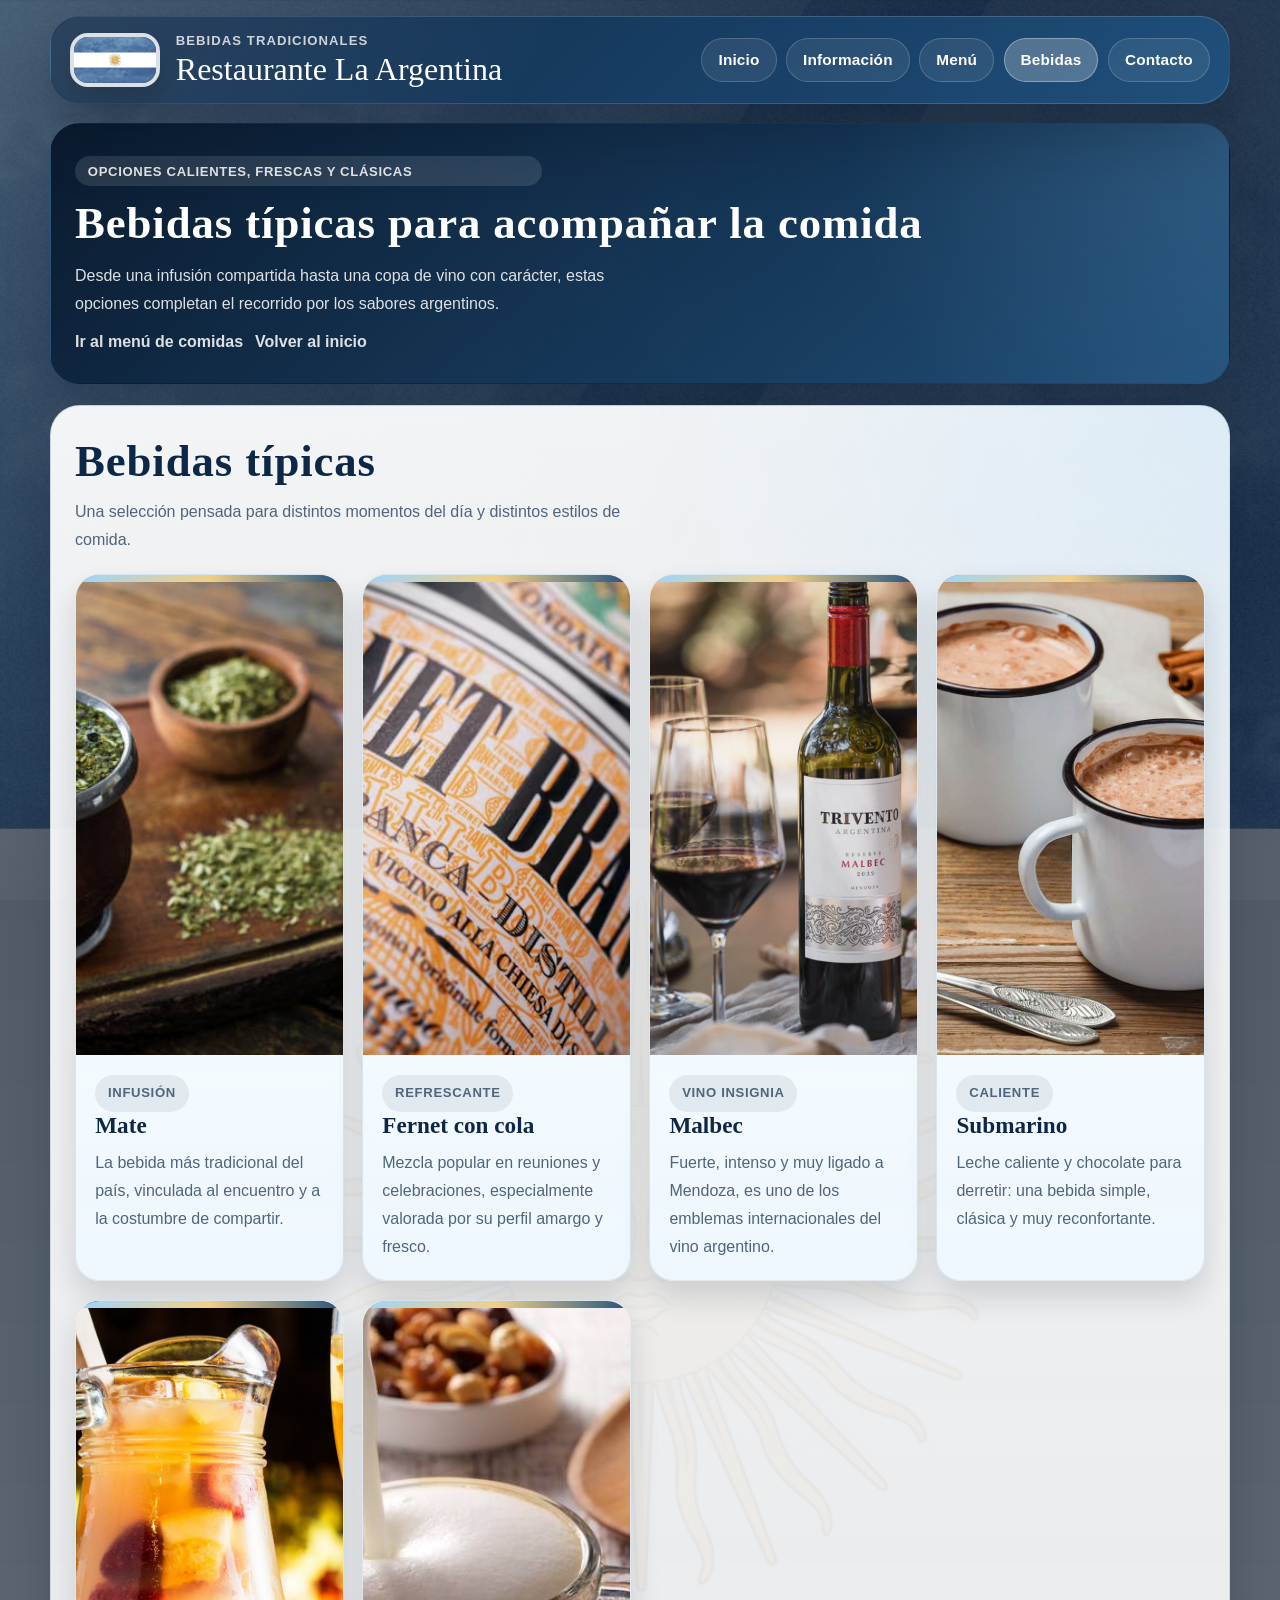
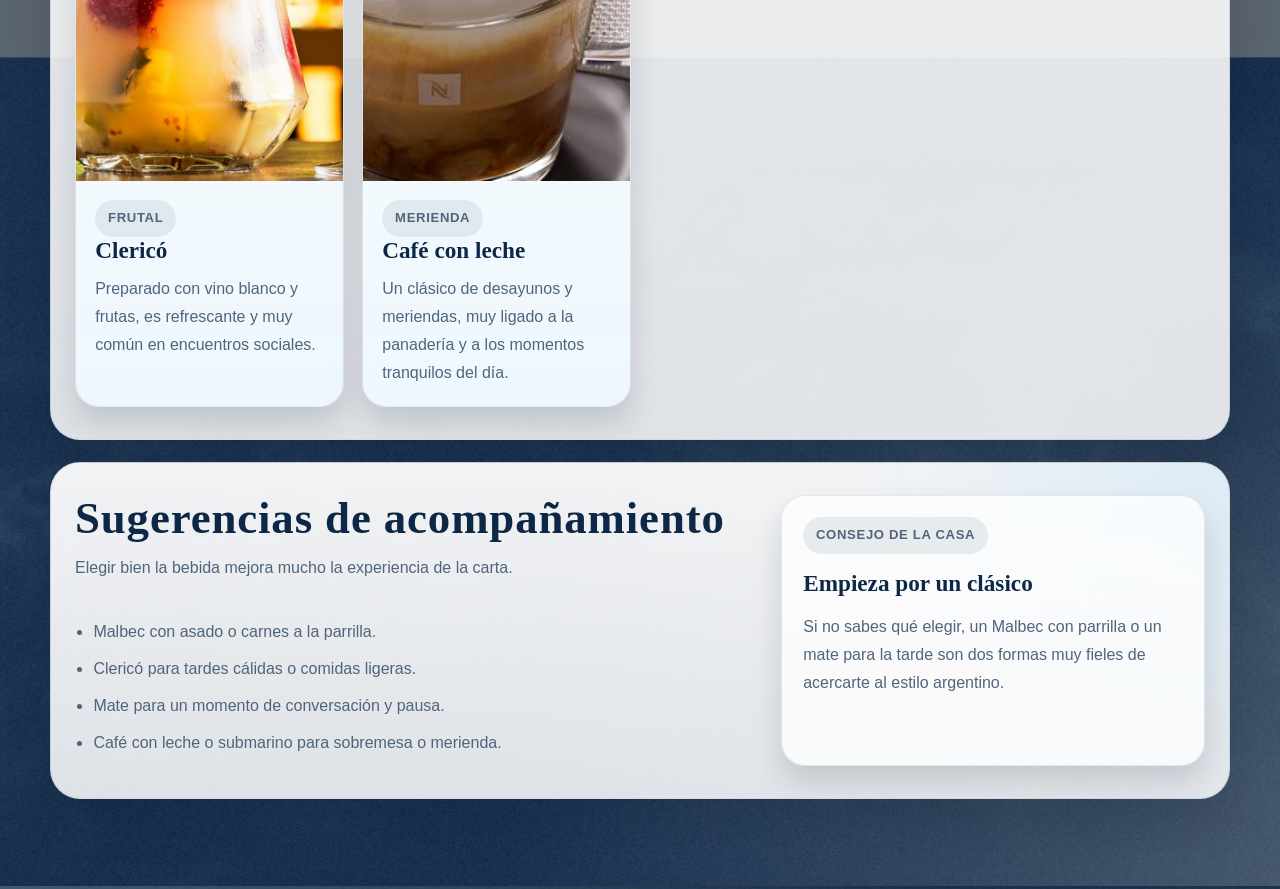
==== commit f63b1012: "AVANCEWEB" ====
--- a/pages/bebidas.html
+++ b/pages/bebidas.html
@@ -10,6 +10,7 @@
     <title>Bebidas | Restaurante La Argentina</title>
     <link rel="stylesheet" href="../css/styles.css" />
     <link rel="stylesheet" href="../css/stylesBebidas.css" />
+    <script src="../js/smooth.js" defer></script>
   </head>
   <body class="bebidas-page">
     <a class="skip-link" href="#contenido">Saltar al contenido</a>
--- a/css/styles.css
+++ b/css/styles.css
@@ -22,12 +22,31 @@
   --radius-md: 18px;
 }
 
+@view-transition {
+  navigation: auto;
+}
+
 * {
   box-sizing: border-box;
 }
 
 html {
   scroll-behavior: smooth;
+  scroll-padding-top: 8rem;
+}
+
+::view-transition-old(root),
+::view-transition-new(root) {
+  animation-duration: 0.45s;
+  animation-timing-function: cubic-bezier(0.22, 1, 0.36, 1);
+}
+
+::view-transition-old(root) {
+  animation-name: page-out;
+}
+
+::view-transition-new(root) {
+  animation-name: page-in;
 }
 
 body {
@@ -214,6 +233,12 @@
   box-shadow: var(--shadow-mid);
   overflow: hidden;
   animation: liftIn 0.65s ease both;
+}
+
+.motion-safe .panel,
+.motion-safe .hero,
+.motion-safe .site-footer {
+  animation: none;
 }
 
 .hero,
@@ -432,6 +457,10 @@
   border: 1px solid rgba(13, 39, 70, 0.1);
   border-radius: var(--radius-md);
   background: rgba(255, 255, 255, 0.74);
+  transition:
+    transform 0.24s ease,
+    border-color 0.24s ease,
+    box-shadow 0.24s ease;
 }
 
 .info-item h3 {
@@ -461,6 +490,13 @@
 
 .panel-dark .top-link {
   color: rgba(255, 255, 255, 0.92);
+}
+
+.info-item:hover,
+.info-item:focus-within {
+  transform: translateY(-4px);
+  border-color: rgba(32, 82, 127, 0.24);
+  box-shadow: 0 18px 32px rgba(6, 18, 33, 0.12);
 }
 
 .grid-cards {
@@ -620,6 +656,50 @@
   font-size: 0.94rem;
 }
 
+.motion-safe .reveal {
+  opacity: 0;
+  transform: translateY(26px) scale(0.985);
+  filter: blur(6px);
+  transition:
+    opacity 0.72s cubic-bezier(0.22, 1, 0.36, 1) var(--reveal-delay, 0ms),
+    transform 0.72s cubic-bezier(0.22, 1, 0.36, 1) var(--reveal-delay, 0ms),
+    filter 0.72s ease var(--reveal-delay, 0ms);
+}
+
+.motion-safe .reveal.is-visible {
+  opacity: 1;
+  transform: translateY(0) scale(1);
+  filter: blur(0);
+}
+
+@keyframes page-in {
+  from {
+    opacity: 0;
+    transform: translateY(18px) scale(0.99);
+    filter: blur(4px);
+  }
+
+  to {
+    opacity: 1;
+    transform: translateY(0) scale(1);
+    filter: blur(0);
+  }
+}
+
+@keyframes page-out {
+  from {
+    opacity: 1;
+    transform: translateY(0) scale(1);
+    filter: blur(0);
+  }
+
+  to {
+    opacity: 0;
+    transform: translateY(-12px) scale(1.01);
+    filter: blur(4px);
+  }
+}
+
 @keyframes liftIn {
   from {
     opacity: 0;
@@ -688,3 +768,14 @@
     border-radius: 18px;
   }
 }
+
+@media (prefers-reduced-motion: reduce) {
+  html {
+    scroll-behavior: auto;
+  }
+
+  ::view-transition-old(root),
+  ::view-transition-new(root) {
+    animation: none;
+  }
+}
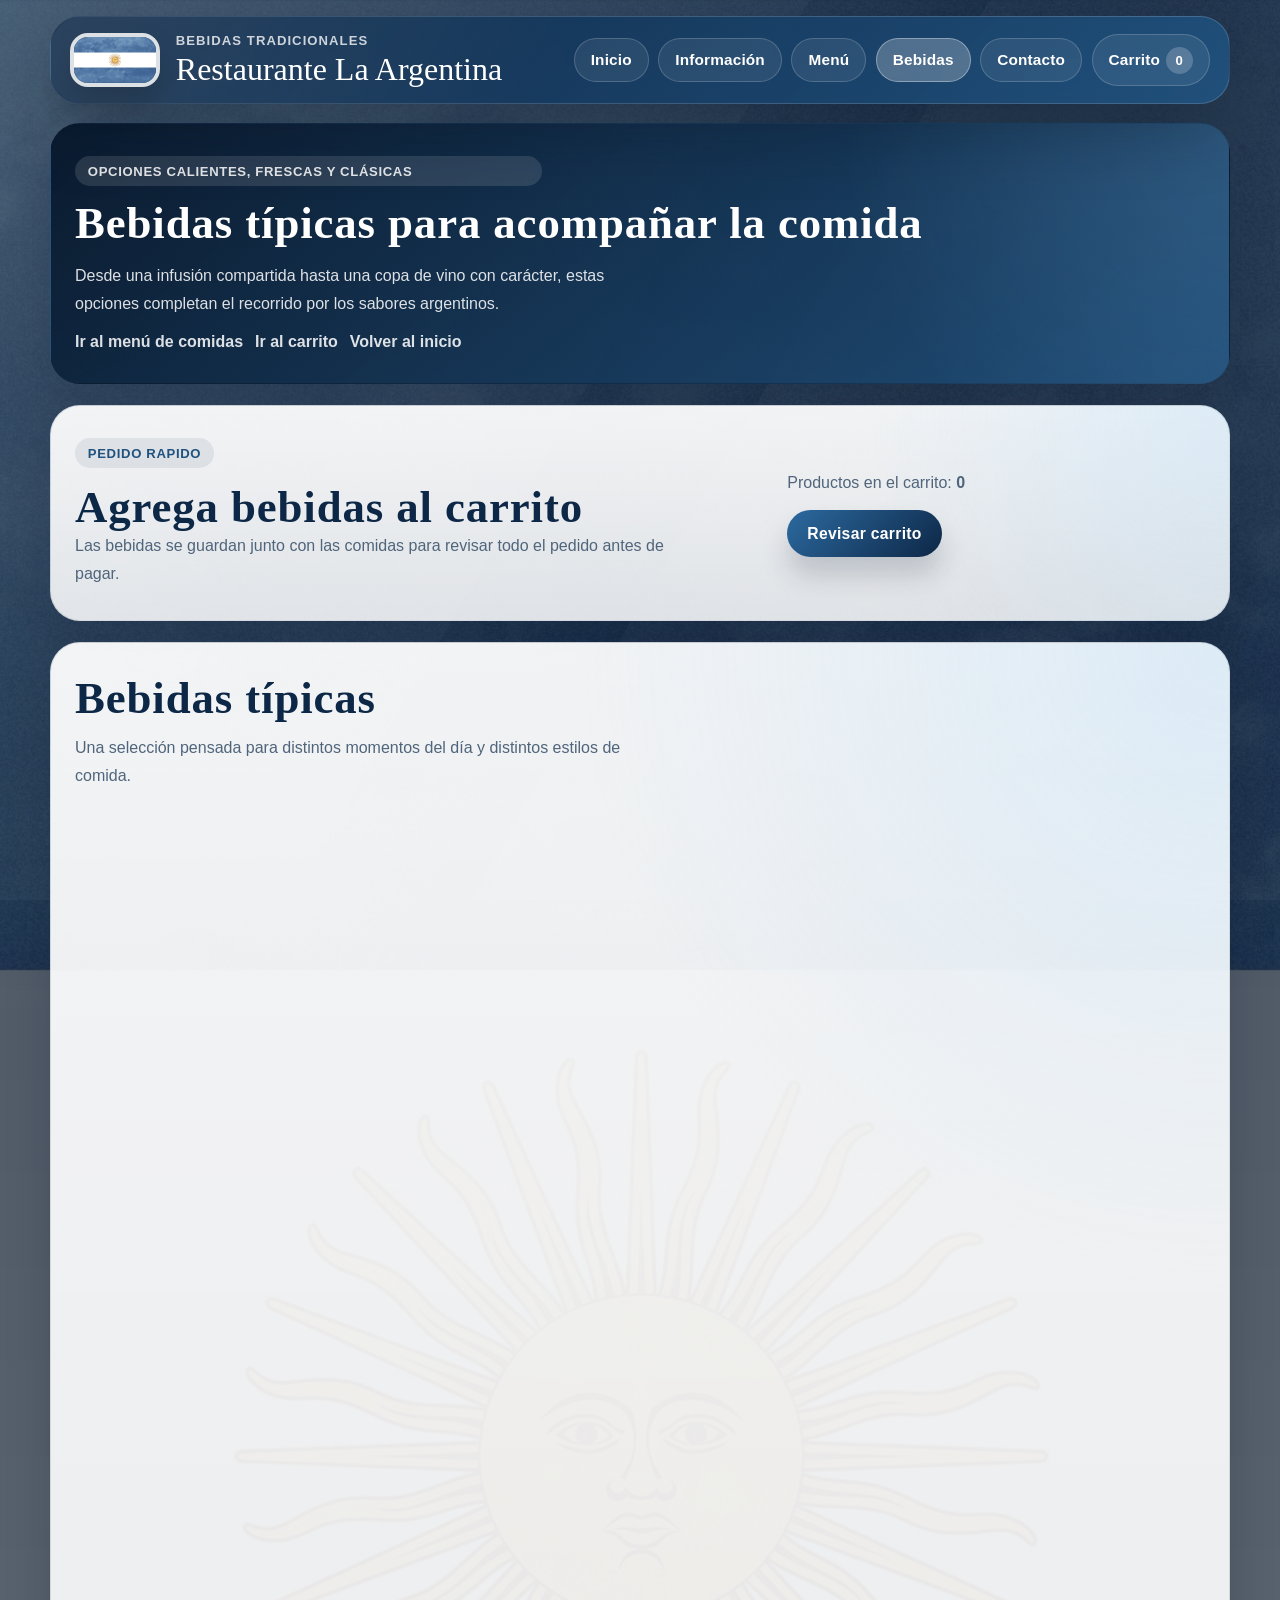
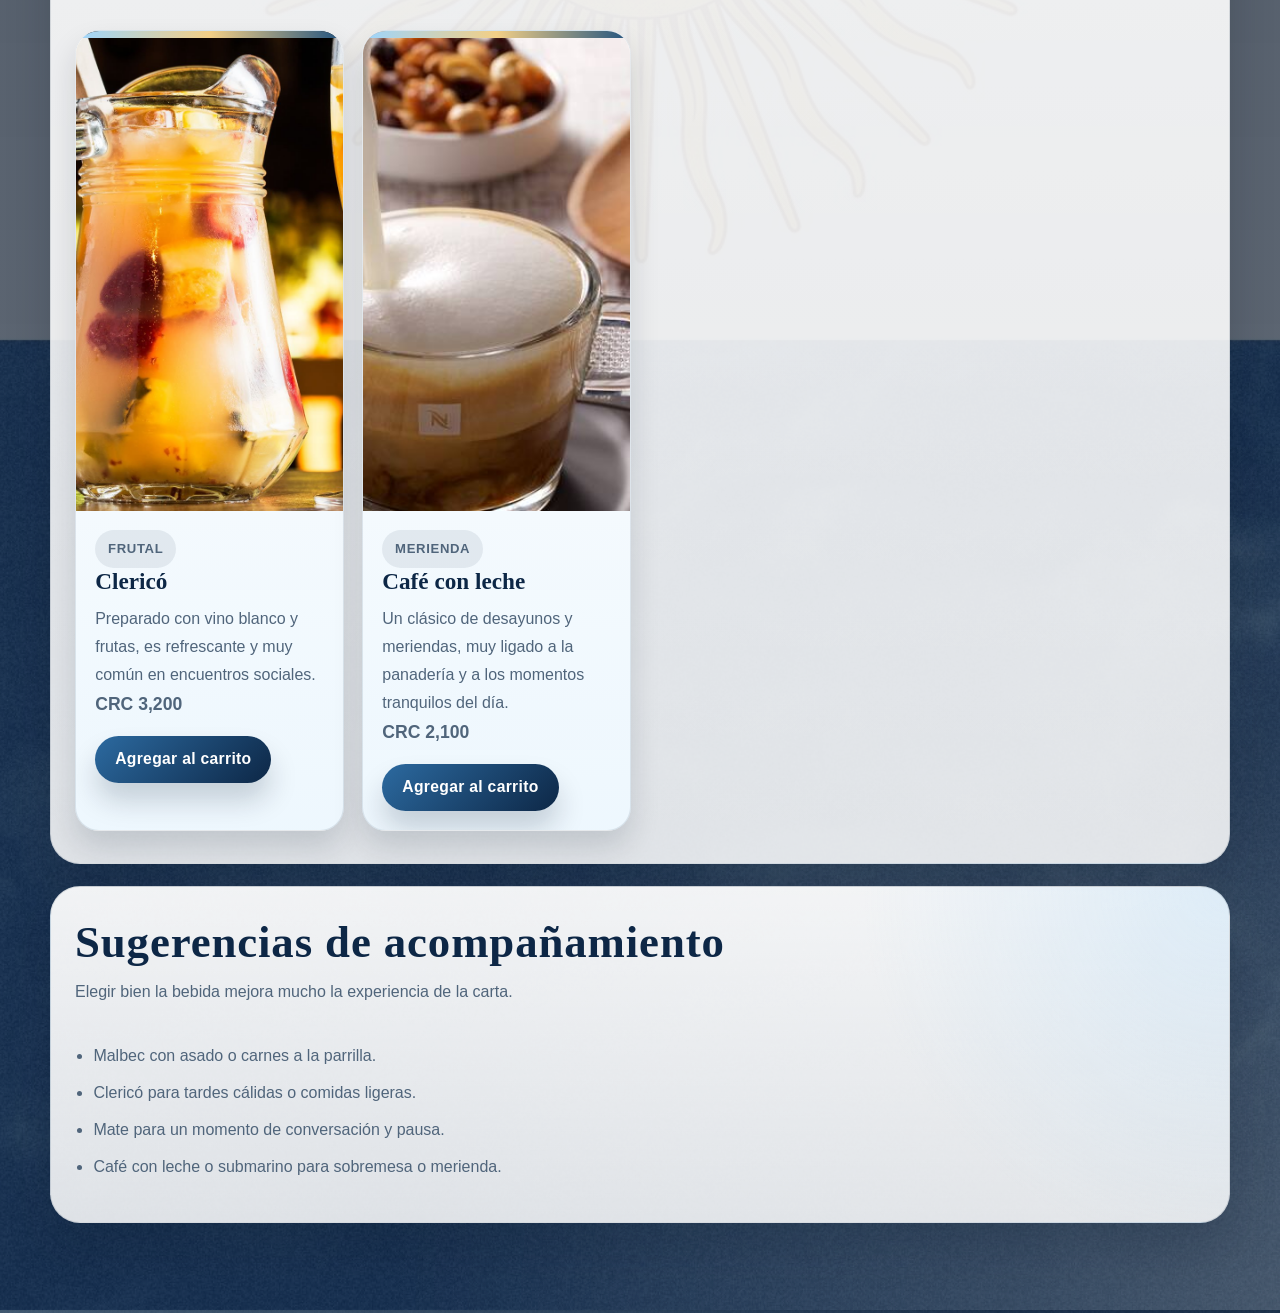
==== commit 90c44d0c: "Almost finish" ====
--- a/pages/bebidas.html
+++ b/pages/bebidas.html
@@ -11,6 +11,7 @@
     <link rel="stylesheet" href="../css/styles.css" />
     <link rel="stylesheet" href="../css/stylesBebidas.css" />
     <script src="../js/smooth.js" defer></script>
+    <script src="../js/carrito.js" defer></script>
   </head>
   <body class="bebidas-page">
     <a class="skip-link" href="#contenido">Saltar al contenido</a>
@@ -38,6 +39,9 @@
             <a href="menu.html">Menú</a>
             <a href="bebidas.html" aria-current="page">Bebidas</a>
             <a href="contacto.html">Contacto</a>
+            <a href="carrito.php"
+              >Carrito <span class="cart-badge" data-cart-count>0</span></a
+            >
           </nav>
         </div>
       </header>
@@ -57,7 +61,25 @@
           </p>
           <div class="quick-links">
             <a class="top-link" href="menu.html">Ir al menú de comidas</a>
+            <a class="top-link" href="carrito.php">Ir al carrito</a>
             <a class="top-link" href="../index.html">Volver al inicio</a>
+          </div>
+        </section>
+
+        <section class="panel cart-summary-strip" aria-labelledby="bebidas-pedido">
+          <div>
+            <p class="eyebrow">Pedido rapido</p>
+            <h2 id="bebidas-pedido" class="section-title">Agrega bebidas al carrito</h2>
+            <p class="section-copy">
+              Las bebidas se guardan junto con las comidas para revisar todo el pedido antes de pagar.
+            </p>
+          </div>
+          <div class="cart-strip-actions">
+            <p class="status-text">
+              Productos en el carrito:
+              <strong data-cart-count>0</strong>
+            </p>
+            <a class="button" href="carrito.php">Revisar carrito</a>
           </div>
         </section>
 
@@ -71,7 +93,12 @@
           </div>
 
           <div class="grid-cards drink-grid">
-            <article class="dish-card">
+            <article
+              class="dish-card"
+              data-item-id="mate"
+              data-item-name="Mate argentino"
+              data-item-price="1800"
+            >
               <img
                 class="card-media"
                 src="../images/mate.jpg"
@@ -87,10 +114,21 @@
                   La bebida más tradicional del país, vinculada al encuentro y a
                   la costumbre de compartir.
                 </p>
-              </div>
-            </article>
-
-            <article class="dish-card">
+                <p class="card-price">CRC 1,800</p>
+                <div class="card-actions">
+                  <button type="button" class="button" data-add-to-cart>
+                    Agregar al carrito
+                  </button>
+                </div>
+              </div>
+            </article>
+
+            <article
+              class="dish-card"
+              data-item-id="fernet-con-cola"
+              data-item-name="Fernet con cola"
+              data-item-price="2900"
+            >
               <img
                 class="card-media"
                 src="../images/fernet.jpg"
@@ -106,10 +144,21 @@
                   Mezcla popular en reuniones y celebraciones, especialmente
                   valorada por su perfil amargo y fresco.
                 </p>
-              </div>
-            </article>
-
-            <article class="dish-card">
+                <p class="card-price">CRC 2,900</p>
+                <div class="card-actions">
+                  <button type="button" class="button" data-add-to-cart>
+                    Agregar al carrito
+                  </button>
+                </div>
+              </div>
+            </article>
+
+            <article
+              class="dish-card"
+              data-item-id="malbec"
+              data-item-name="Vino Malbec"
+              data-item-price="4500"
+            >
               <img
                 class="card-media"
                 src="../images/malbec.jpg"
@@ -125,10 +174,21 @@
                   Fuerte, intenso y muy ligado a Mendoza, es uno de los emblemas
                   internacionales del vino argentino.
                 </p>
-              </div>
-            </article>
-
-            <article class="dish-card">
+                <p class="card-price">CRC 4,500</p>
+                <div class="card-actions">
+                  <button type="button" class="button" data-add-to-cart>
+                    Agregar al carrito
+                  </button>
+                </div>
+              </div>
+            </article>
+
+            <article
+              class="dish-card"
+              data-item-id="submarino"
+              data-item-name="Submarino argentino"
+              data-item-price="2600"
+            >
               <img
                 class="card-media"
                 src="../images/submarino.jpg"
@@ -144,10 +204,21 @@
                   Leche caliente y chocolate para derretir: una bebida simple,
                   clásica y muy reconfortante.
                 </p>
-              </div>
-            </article>
-
-            <article class="dish-card">
+                <p class="card-price">CRC 2,600</p>
+                <div class="card-actions">
+                  <button type="button" class="button" data-add-to-cart>
+                    Agregar al carrito
+                  </button>
+                </div>
+              </div>
+            </article>
+
+            <article
+              class="dish-card"
+              data-item-id="clerico"
+              data-item-name="Clerico"
+              data-item-price="3200"
+            >
               <img
                 class="card-media"
                 src="../images/clerico.jpg"
@@ -163,10 +234,21 @@
                   Preparado con vino blanco y frutas, es refrescante y muy común
                   en encuentros sociales.
                 </p>
-              </div>
-            </article>
-
-            <article class="dish-card">
+                <p class="card-price">CRC 3,200</p>
+                <div class="card-actions">
+                  <button type="button" class="button" data-add-to-cart>
+                    Agregar al carrito
+                  </button>
+                </div>
+              </div>
+            </article>
+
+            <article
+              class="dish-card"
+              data-item-id="cafe-con-leche"
+              data-item-name="Cafe con leche"
+              data-item-price="2100"
+            >
               <img
                 class="card-media"
                 src="../images/cafe.jpg"
@@ -182,6 +264,12 @@
                   Un clásico de desayunos y meriendas, muy ligado a la panadería
                   y a los momentos tranquilos del día.
                 </p>
+                <p class="card-price">CRC 2,100</p>
+                <div class="card-actions">
+                  <button type="button" class="button" data-add-to-cart>
+                    Agregar al carrito
+                  </button>
+                </div>
               </div>
             </article>
           </div>
--- a/css/styles.css
+++ b/css/styles.css
@@ -546,6 +546,17 @@
   margin: 0;
 }
 
+.card-price {
+  margin-top: 1rem;
+  font-size: 1.1rem;
+  font-weight: 800;
+  color: var(--navy-900);
+}
+
+.card-actions {
+  margin-top: 1rem;
+}
+
 .split-panel {
   display: grid;
   grid-template-columns: minmax(0, 1.3fr) minmax(260px, 0.8fr);
@@ -574,6 +585,39 @@
   max-width: 64ch;
 }
 
+.cart-summary-strip {
+  display: grid;
+  grid-template-columns: minmax(0, 1.25fr) minmax(220px, 0.75fr);
+  gap: 1rem;
+  align-items: center;
+}
+
+.cart-strip-actions {
+  display: grid;
+  gap: 0.9rem;
+  justify-items: start;
+}
+
+.status-text {
+  margin: 0;
+  color: var(--text-700);
+  line-height: 1.7;
+}
+
+.cart-badge {
+  display: inline-flex;
+  align-items: center;
+  justify-content: center;
+  min-width: 1.7rem;
+  min-height: 1.7rem;
+  padding: 0 0.35rem;
+  margin-left: 0.35rem;
+  border-radius: 999px;
+  background: rgba(255, 255, 255, 0.2);
+  font-size: 0.82rem;
+  font-weight: 800;
+}
+
 .contact-form {
   display: grid;
   gap: 0.9rem;
@@ -586,6 +630,7 @@
 }
 
 input,
+select,
 textarea {
   width: 100%;
   padding: 0.95rem 1rem;
@@ -611,11 +656,13 @@
 }
 
 input:hover,
+select:hover,
 textarea:hover {
   border-color: rgba(44, 106, 160, 0.4);
 }
 
 input:focus,
+select:focus,
 textarea:focus {
   outline: none;
   border-color: var(--navy-700);
@@ -654,6 +701,32 @@
   color: rgba(255, 255, 255, 0.9);
   text-align: center;
   font-size: 0.94rem;
+}
+
+.feedback-message {
+  margin: 0;
+  padding: 0.95rem 1rem;
+  border-radius: 18px;
+  font-weight: 700;
+}
+
+.feedback-success {
+  background: rgba(36, 145, 90, 0.14);
+  color: #14613c;
+}
+
+.feedback-warning {
+  background: rgba(191, 125, 28, 0.18);
+  color: #835214;
+}
+
+.feedback-error {
+  background: rgba(187, 57, 57, 0.14);
+  color: #8f1f1f;
+}
+
+.button-danger {
+  background: linear-gradient(135deg, #b64545, #7f1d1d);
 }
 
 .motion-safe .reveal {
@@ -726,6 +799,10 @@
   .split-panel {
     grid-template-columns: 1fr;
   }
+
+  .cart-summary-strip {
+    grid-template-columns: 1fr;
+  }
 }
 
 @media (max-width: 700px) {
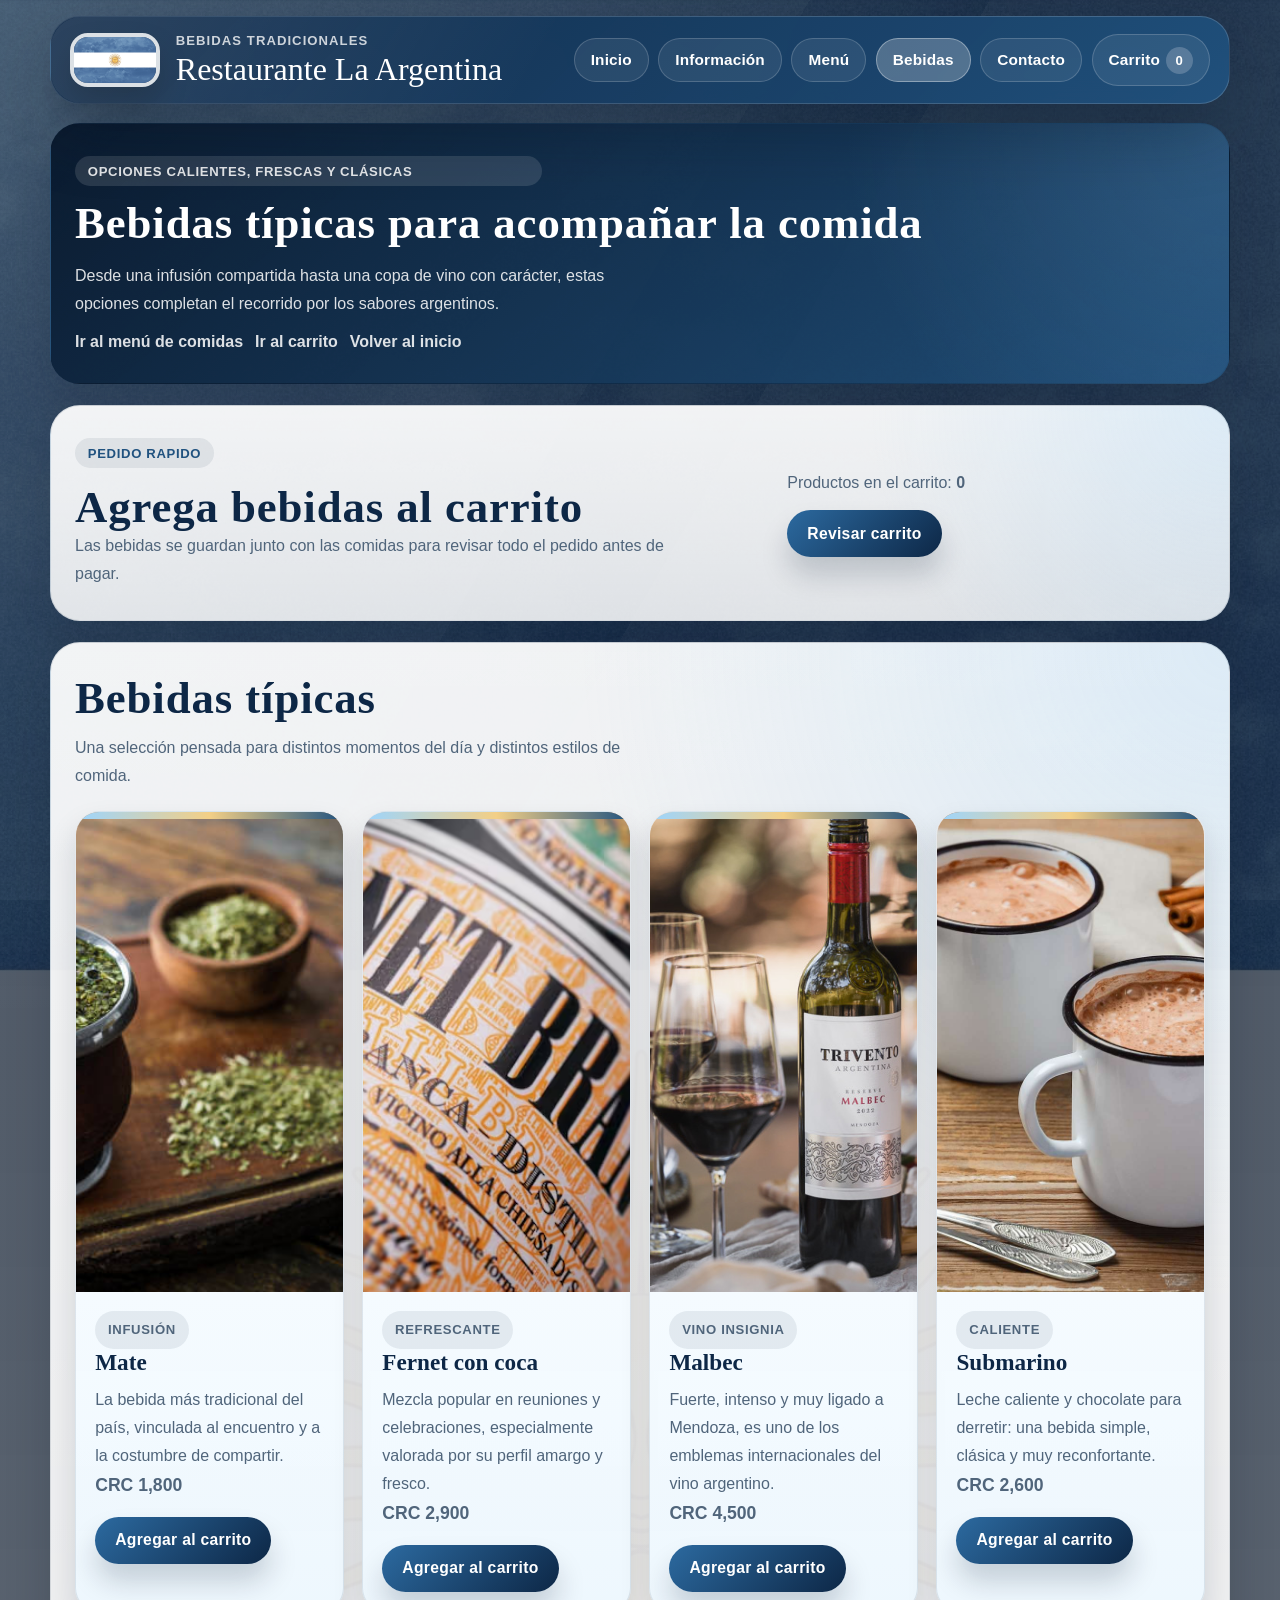
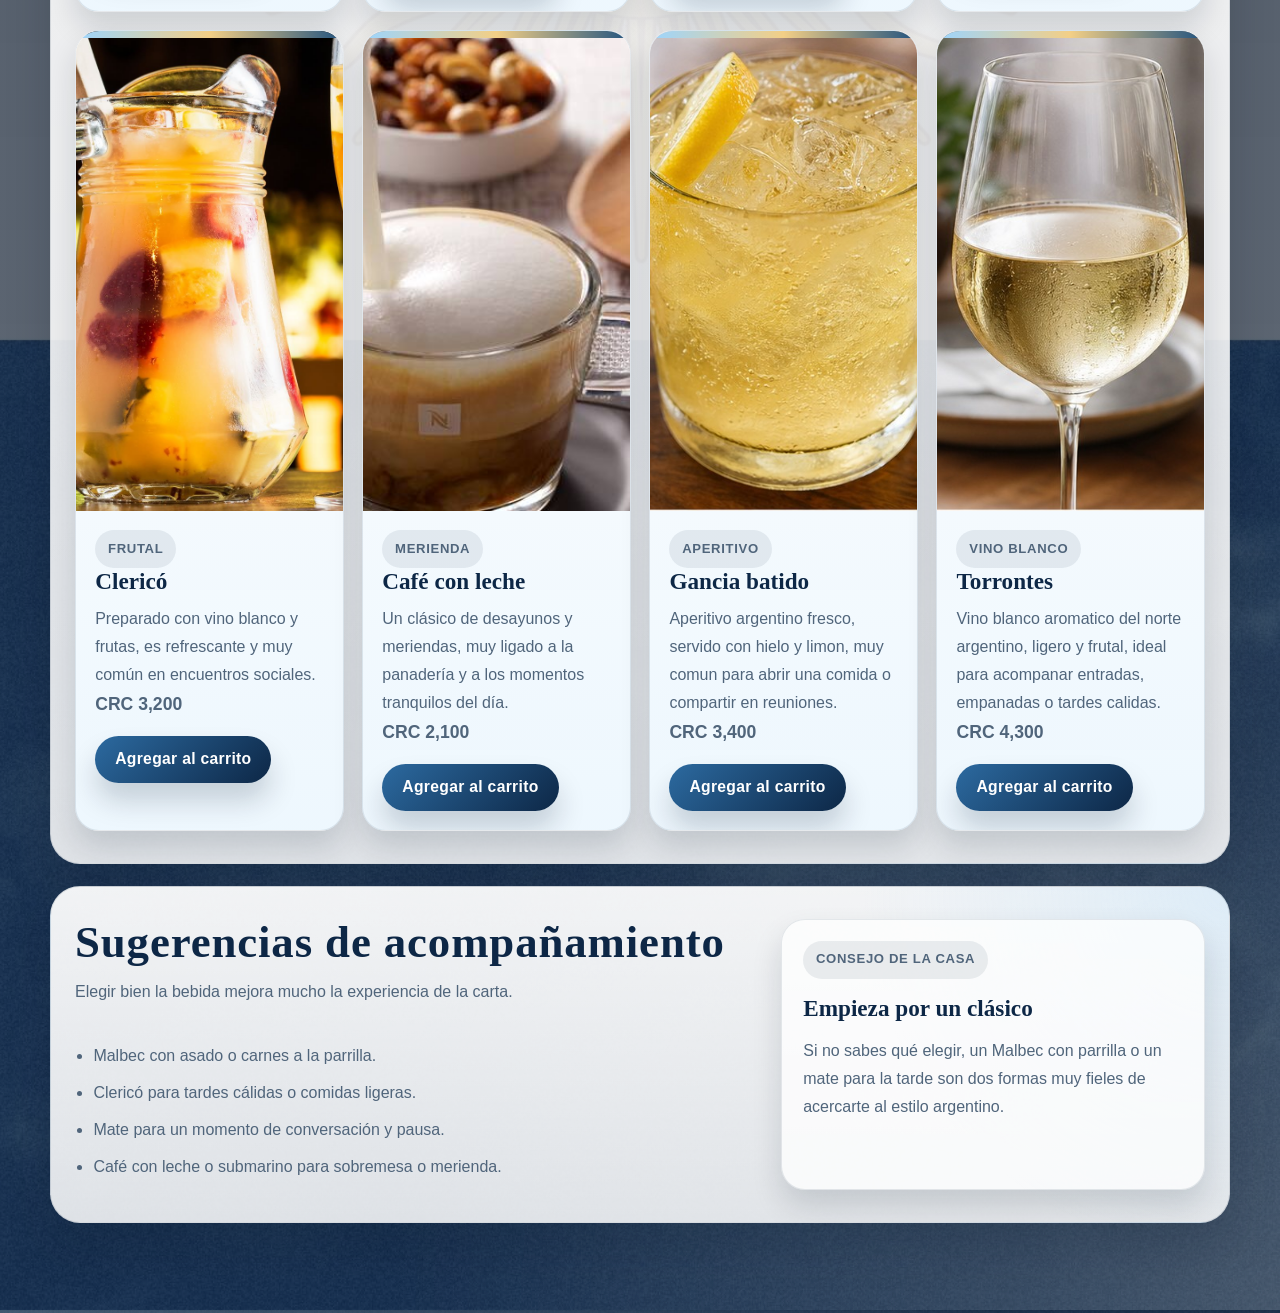
==== commit 913e991b: "Pays and DataBase" ====
--- a/pages/bebidas.html
+++ b/pages/bebidas.html
@@ -66,12 +66,18 @@
           </div>
         </section>
 
-        <section class="panel cart-summary-strip" aria-labelledby="bebidas-pedido">
+        <section
+          class="panel cart-summary-strip"
+          aria-labelledby="bebidas-pedido"
+        >
           <div>
             <p class="eyebrow">Pedido rapido</p>
-            <h2 id="bebidas-pedido" class="section-title">Agrega bebidas al carrito</h2>
+            <h2 id="bebidas-pedido" class="section-title">
+              Agrega bebidas al carrito
+            </h2>
             <p class="section-copy">
-              Las bebidas se guardan junto con las comidas para revisar todo el pedido antes de pagar.
+              Las bebidas se guardan junto con las comidas para revisar todo el
+              pedido antes de pagar.
             </p>
           </div>
           <div class="cart-strip-actions">
@@ -126,20 +132,20 @@
             <article
               class="dish-card"
               data-item-id="fernet-con-cola"
-              data-item-name="Fernet con cola"
+              data-item-name="Fernet con coca"
               data-item-price="2900"
             >
               <img
                 class="card-media"
                 src="../images/fernet.jpg"
-                alt="Fernet con cola"
+                alt="Fernet con coca"
                 loading="lazy"
                 width="640"
                 height="480"
               />
               <div class="card-content">
                 <p class="eyebrow">Refrescante</p>
-                <h3>Fernet con cola</h3>
+                <h3>Fernet con coca</h3>
                 <p>
                   Mezcla popular en reuniones y celebraciones, especialmente
                   valorada por su perfil amargo y fresco.
@@ -265,6 +271,66 @@
                   y a los momentos tranquilos del día.
                 </p>
                 <p class="card-price">CRC 2,100</p>
+                <div class="card-actions">
+                  <button type="button" class="button" data-add-to-cart>
+                    Agregar al carrito
+                  </button>
+                </div>
+              </div>
+            </article>
+
+            <article
+              class="dish-card"
+              data-item-id="gancia-batido"
+              data-item-name="Gancia batido"
+              data-item-price="3400"
+            >
+              <img
+                class="card-media"
+                src="../images/gancia-batido.jpg"
+                alt="Gancia batido argentino"
+                loading="lazy"
+                width="640"
+                height="480"
+              />
+              <div class="card-content">
+                <p class="eyebrow">Aperitivo</p>
+                <h3>Gancia batido</h3>
+                <p>
+                  Aperitivo argentino fresco, servido con hielo y limon, muy
+                  comun para abrir una comida o compartir en reuniones.
+                </p>
+                <p class="card-price">CRC 3,400</p>
+                <div class="card-actions">
+                  <button type="button" class="button" data-add-to-cart>
+                    Agregar al carrito
+                  </button>
+                </div>
+              </div>
+            </article>
+
+            <article
+              class="dish-card"
+              data-item-id="vino-torrontes"
+              data-item-name="Vino Torrontes"
+              data-item-price="4300"
+            >
+              <img
+                class="card-media"
+                src="../images/torrontes.jpg"
+                alt="Vino Torrontes argentino"
+                loading="lazy"
+                width="640"
+                height="480"
+              />
+              <div class="card-content">
+                <p class="eyebrow">Vino blanco</p>
+                <h3>Torrontes</h3>
+                <p>
+                  Vino blanco aromatico del norte argentino, ligero y frutal,
+                  ideal para acompanar entradas, empanadas o tardes calidas.
+                </p>
+                <p class="card-price">CRC 4,300</p>
                 <div class="card-actions">
                   <button type="button" class="button" data-add-to-cart>
                     Agregar al carrito
--- a/css/styles.css
+++ b/css/styles.css
@@ -618,6 +618,44 @@
   font-weight: 800;
 }
 
+.cart-badge.is-bumping,
+[data-cart-count].is-bumping {
+  animation: cartBump 0.42s ease both;
+}
+
+.cart-toast {
+  position: fixed;
+  right: 1rem;
+  bottom: 1rem;
+  z-index: 3000;
+  width: min(360px, calc(100vw - 2rem));
+  padding: 0.95rem 1rem;
+  border: 1px solid rgba(255, 255, 255, 0.28);
+  border-radius: 18px;
+  background: linear-gradient(135deg, rgba(13, 39, 70, 0.96), rgba(44, 106, 160, 0.94));
+  color: var(--white);
+  box-shadow: 0 20px 36px rgba(6, 18, 33, 0.26);
+  font-weight: 800;
+  line-height: 1.45;
+  opacity: 0;
+  pointer-events: none;
+  transform: translateY(18px) scale(0.97);
+  transition:
+    opacity 0.22s ease,
+    transform 0.22s ease;
+}
+
+.cart-toast.is-visible {
+  opacity: 1;
+  transform: translateY(0) scale(1);
+}
+
+.button.is-added,
+button.is-added {
+  background: linear-gradient(135deg, #24915a, #14613c);
+  animation: buttonPop 0.38s ease both;
+}
+
 .contact-form {
   display: grid;
   gap: 0.9rem;
@@ -785,6 +823,34 @@
   }
 }
 
+@keyframes cartBump {
+  0% {
+    transform: scale(1);
+  }
+
+  45% {
+    transform: scale(1.22);
+  }
+
+  100% {
+    transform: scale(1);
+  }
+}
+
+@keyframes buttonPop {
+  0% {
+    transform: scale(1);
+  }
+
+  45% {
+    transform: scale(1.04);
+  }
+
+  100% {
+    transform: scale(1);
+  }
+}
+
 @media (max-width: 960px) {
   body {
     background-attachment: scroll;
